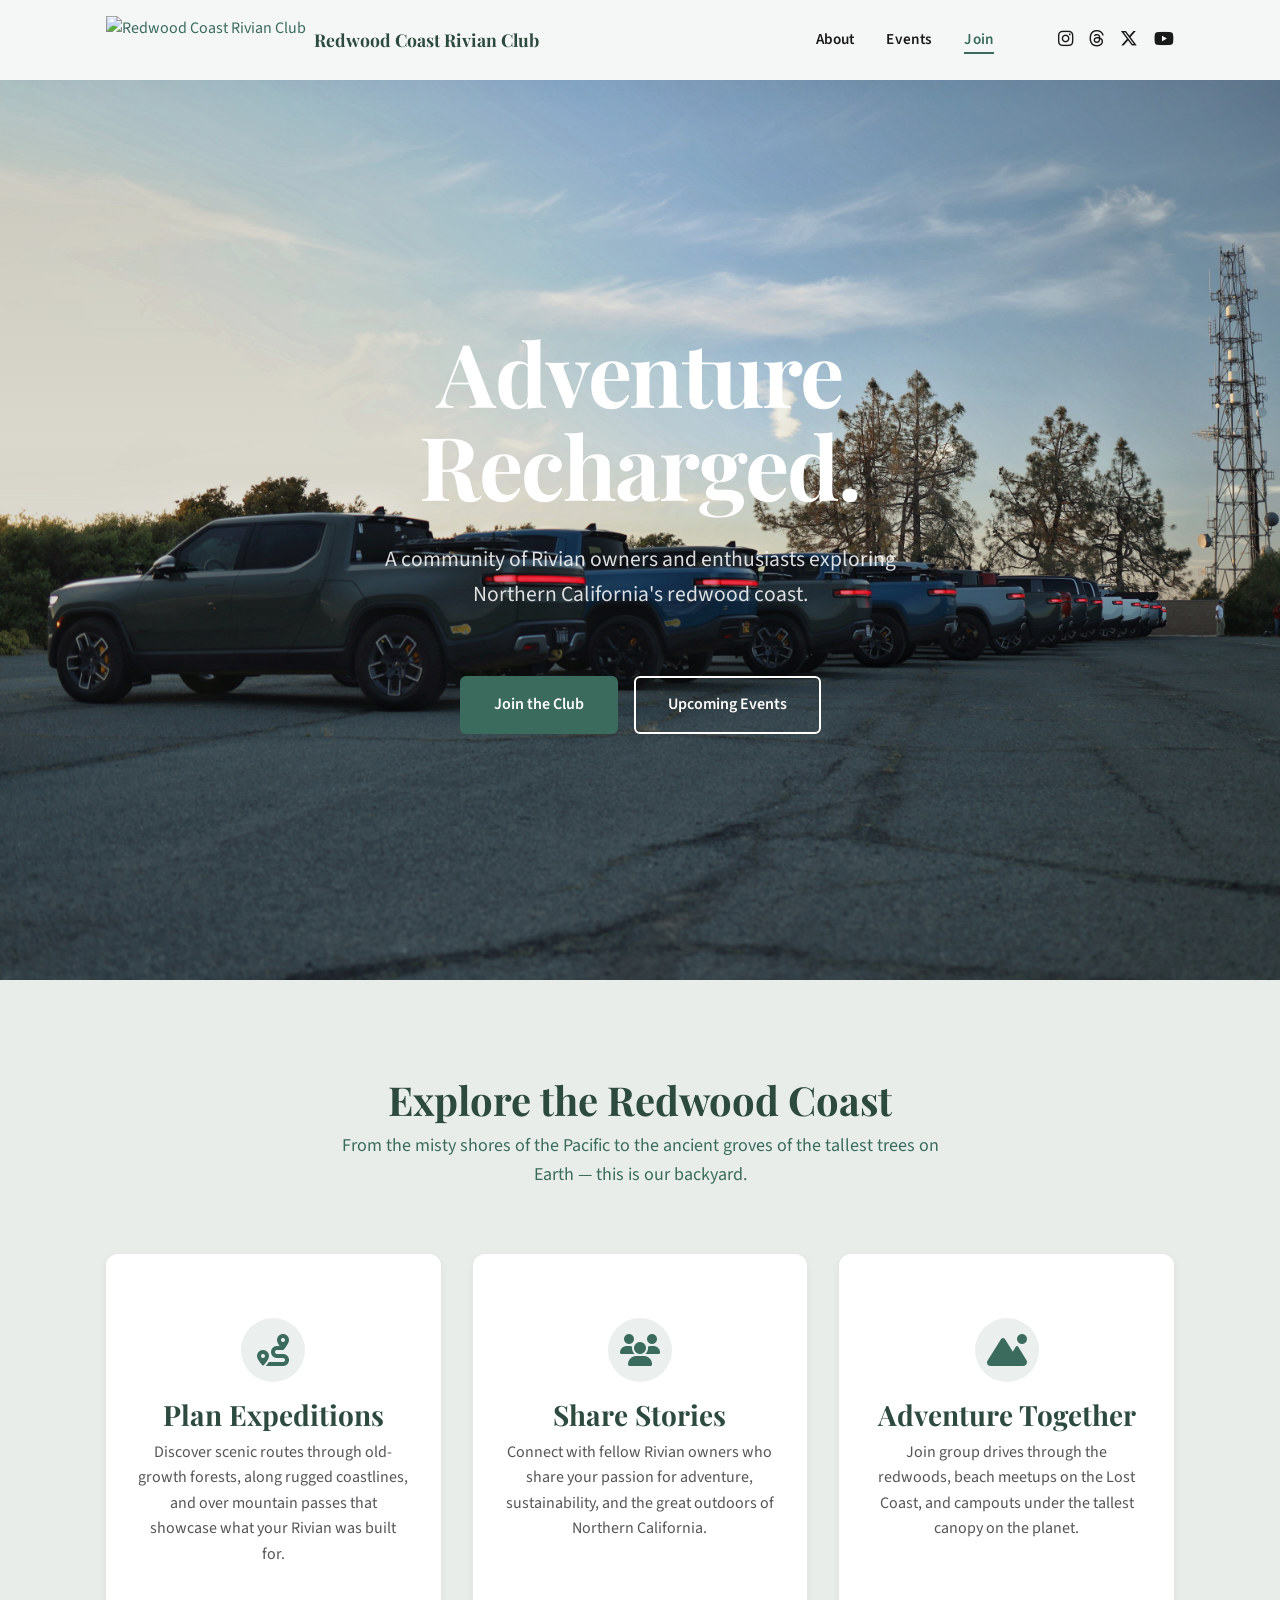
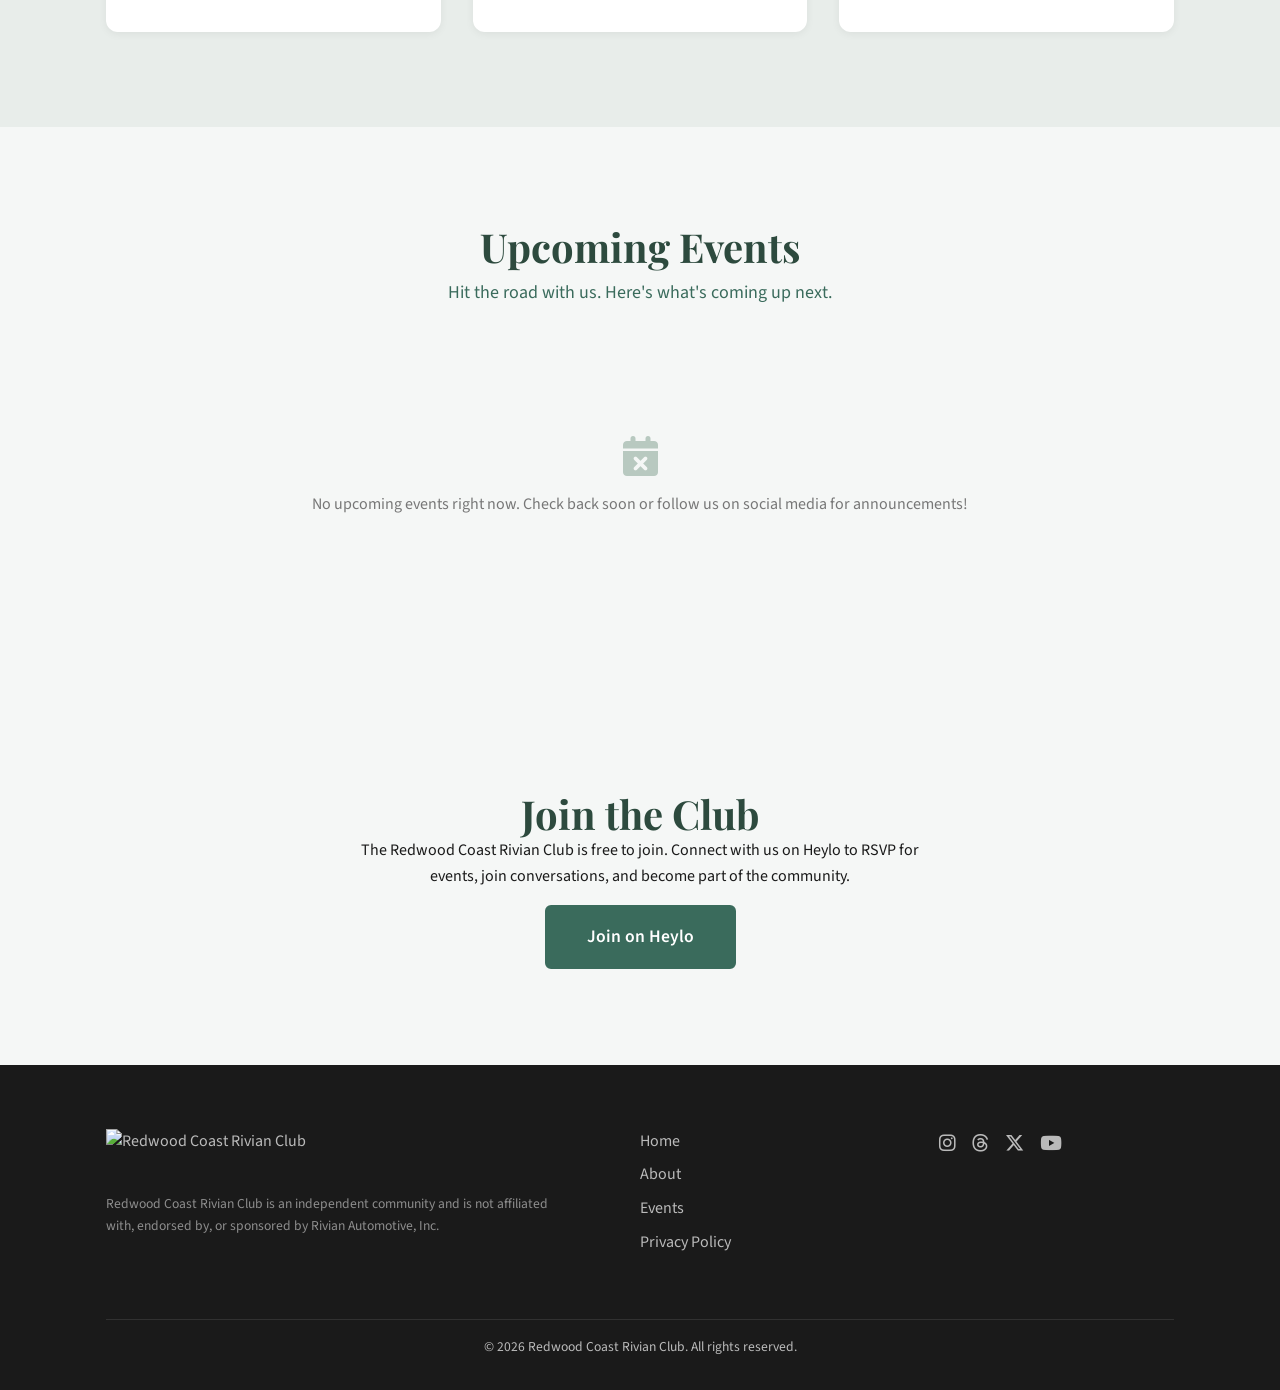
==== index.html @ 25340f71 "fix: hero images, footer logo size, add club name to nav, update Heylo URL - Remove green gradient o" ====
<!DOCTYPE html>
<html lang="en">
<head>
  <meta charset="UTF-8">
  <meta name="viewport" content="width=device-width, initial-scale=1.0">
  <title>Redwood Coast Rivian Club — Adventure Recharged</title>
  <meta name="description" content="A passionate community of Rivian owners and enthusiasts exploring Northern California's redwood coast.">
  <meta property="og:title" content="Redwood Coast Rivian Club — Adventure Recharged">
  <meta property="og:description" content="A passionate community of Rivian owners and enthusiasts exploring Northern California's redwood coast.">
  <meta property="og:type" content="website">
  <meta property="og:url" content="https://redwoodcoastrivianclub.com">
  <link rel="preconnect" href="https://fonts.googleapis.com">
  <link rel="preconnect" href="https://fonts.gstatic.com" crossorigin>
  <link href="https://fonts.googleapis.com/css2?family=Playfair+Display:wght@400;700&family=Source+Sans+3:wght@400;600;700&display=swap" rel="stylesheet">
  <link rel="stylesheet" href="https://cdnjs.cloudflare.com/ajax/libs/font-awesome/6.5.0/css/all.min.css">
  <link rel="stylesheet" href="css/style.css">
  <noscript><style>.animate-on-scroll{opacity:1!important;transform:none!important;}</style></noscript>
</head>
<body>

  <!-- ======================== Navigation ======================== -->
  <nav class="nav">
    <div class="nav-inner container">
      <a href="#home" class="nav-logo">
        <img src="images/logo-dark.png" alt="Redwood Coast Rivian Club" height="48">
        <span class="nav-logo-text">Redwood Coast Rivian Club</span>
      </a>

      <button class="nav-toggle" id="nav-toggle" aria-label="Toggle navigation menu" aria-expanded="false">
        <span></span>
        <span></span>
        <span></span>
      </button>

      <div class="nav-menu" id="nav-menu">
        <ul class="nav-links">
          <li><a href="#about" class="nav-link">About</a></li>
          <li><a href="#events" class="nav-link">Events</a></li>
          <li><a href="#join" class="nav-link">Join</a></li>
        </ul>

        <div class="nav-social">
          <a href="https://www.instagram.com/redwoodcoastrivianclub/" target="_blank" rel="noopener" aria-label="Follow us on Instagram">
            <i class="fa-brands fa-instagram"></i>
          </a>
          <a href="https://www.threads.net/@redwoodcoastrivianclub" target="_blank" rel="noopener" aria-label="Follow us on Threads">
            <i class="fa-brands fa-threads"></i>
          </a>
          <a href="https://x.com/redwoodrivians" target="_blank" rel="noopener" aria-label="Follow us on X">
            <i class="fa-brands fa-x-twitter"></i>
          </a>
          <a href="https://www.youtube.com/@redwoodrivians" target="_blank" rel="noopener" aria-label="Subscribe on YouTube">
            <i class="fa-brands fa-youtube"></i>
          </a>
        </div>
      </div>
    </div>
  </nav>

  <!-- ======================== Hero ======================== -->
  <section id="home" class="hero">
    <div class="hero-overlay"></div>
    <div class="hero-content container">
      <h1 class="hero-title">Adventure<br>Recharged.</h1>
      <p class="hero-subtitle">A community of Rivian owners and enthusiasts exploring Northern California's redwood coast.</p>
      <div class="hero-actions">
        <a href="#join" class="btn btn-primary">Join the Club</a>
        <a href="#events" class="btn btn-outline">Upcoming Events</a>
      </div>
    </div>
  </section>

  <!-- ======================== About ======================== -->
  <section id="about" class="section about">
    <div class="container">
      <div class="section-header animate-on-scroll">
        <h2>Explore the Redwood Coast</h2>
        <p>From the misty shores of the Pacific to the ancient groves of the tallest trees on Earth — this is our backyard.</p>
      </div>

      <div class="about-grid animate-on-scroll">
        <div class="about-card">
          <i class="fa-solid fa-route"></i>
          <h3>Plan Expeditions</h3>
          <p>Discover scenic routes through old-growth forests, along rugged coastlines, and over mountain passes that showcase what your Rivian was built for.</p>
        </div>
        <div class="about-card">
          <i class="fa-solid fa-users"></i>
          <h3>Share Stories</h3>
          <p>Connect with fellow Rivian owners who share your passion for adventure, sustainability, and the great outdoors of Northern California.</p>
        </div>
        <div class="about-card">
          <i class="fa-solid fa-mountain-sun"></i>
          <h3>Adventure Together</h3>
          <p>Join group drives through the redwoods, beach meetups on the Lost Coast, and campouts under the tallest canopy on the planet.</p>
        </div>
      </div>
    </div>
  </section>

  <!-- ======================== Events ======================== -->
  <section id="events" class="section events">
    <div class="container">
      <div class="section-header animate-on-scroll">
        <h2>Upcoming Events</h2>
        <p>Hit the road with us. Here's what's coming up next.</p>
      </div>

      <div id="events-grid" class="events-grid">
        <!-- Populated by JavaScript from data/events.json -->
      </div>

      <div id="events-empty" class="events-empty" style="display:none;">
        <i class="fa-solid fa-calendar-xmark"></i>
        <p>No upcoming events right now. Check back soon or follow us on social media for announcements!</p>
      </div>
    </div>
  </section>

  <!-- ======================== Join ======================== -->
  <section id="join" class="section join">
    <div class="container">
      <div class="join-content animate-on-scroll">
        <h2>Join the Club</h2>
        <p>The Redwood Coast Rivian Club is free to join. Connect with us on Heylo to RSVP for events, join conversations, and become part of the community.</p>
        <a href="https://heylo.group/redwoodcoastrivianclub" target="_blank" rel="noopener" class="btn btn-primary">Join on Heylo</a>
      </div>
    </div>
  </section>

  <!-- ======================== Footer ======================== -->
  <footer class="footer">
    <div class="container">
      <div class="footer-inner">
        <div class="footer-brand">
          <img src="images/logo-light.png" alt="Redwood Coast Rivian Club" height="36">
          <p>Redwood Coast Rivian Club is an independent community and is not affiliated with, endorsed by, or sponsored by Rivian Automotive, Inc.</p>
        </div>

        <div class="footer-links">
          <a href="#home">Home</a>
          <a href="#about">About</a>
          <a href="#events">Events</a>
          <a href="privacy.html">Privacy Policy</a>
        </div>

        <div class="footer-social">
          <a href="https://www.instagram.com/redwoodcoastrivianclub/" target="_blank" rel="noopener" aria-label="Follow us on Instagram">
            <i class="fa-brands fa-instagram"></i>
          </a>
          <a href="https://www.threads.net/@redwoodcoastrivianclub" target="_blank" rel="noopener" aria-label="Follow us on Threads">
            <i class="fa-brands fa-threads"></i>
          </a>
          <a href="https://x.com/redwoodrivians" target="_blank" rel="noopener" aria-label="Follow us on X">
            <i class="fa-brands fa-x-twitter"></i>
          </a>
          <a href="https://www.youtube.com/@redwoodrivians" target="_blank" rel="noopener" aria-label="Subscribe on YouTube">
            <i class="fa-brands fa-youtube"></i>
          </a>
        </div>
      </div>

      <div class="footer-bottom">
        <p>&copy; 2026 Redwood Coast Rivian Club. All rights reserved.</p>
      </div>
    </div>
  </footer>

  <script src="js/main.js" defer></script>
</body>
</html>
---- css/style.css ----
/* ============================
   Redwood Coast Rivian Club
   PNW Nature Theme
   ============================ */

:root {
  /* Brand palette — Pacific Northwest Nature */
  --forest: #2D4A3E;
  --evergreen: #3A6B5C;
  --mist: #B8C9C0;
  --fog: #E8EDEA;
  --cloud: #F5F7F6;
  --bark: #8B6F4E;
  --white: #FFFFFF;
  --charcoal: #1A1A1A;

  /* Typography */
  --font-heading: 'Playfair Display', Georgia, serif;
  --font-body: 'Source Sans 3', -apple-system, BlinkMacSystemFont, sans-serif;

  /* Spacing */
  --space-xs: 8px;
  --space-sm: 16px;
  --space-md: 32px;
  --space-lg: 64px;
  --space-xl: 96px;

  /* Layout */
  --nav-height: 80px;
  --container-max: 1100px;

  /* Radius */
  --radius-sm: 6px;
  --radius-md: 12px;
  --radius-lg: 20px;

  /* Shadows */
  --shadow-sm: 0 2px 8px rgba(0,0,0,0.06);
  --shadow-md: 0 8px 24px rgba(0,0,0,0.10);
  --shadow-lg: 0 16px 48px rgba(0,0,0,0.14);
}

/* ============================
   Reset
   ============================ */

*,
*::before,
*::after {
  box-sizing: border-box;
  margin: 0;
  padding: 0;
}

html {
  scroll-behavior: smooth;
  scroll-padding-top: var(--nav-height);
}

body {
  font-family: var(--font-body);
  font-size: 1rem;
  line-height: 1.6;
  color: var(--charcoal);
  background-color: var(--cloud);
  -webkit-font-smoothing: antialiased;
  -moz-osx-font-smoothing: grayscale;
}

img {
  max-width: 100%;
  height: auto;
  display: block;
}

ul, ol {
  list-style: none;
}

a {
  color: var(--evergreen);
  text-decoration: none;
  transition: color 0.3s ease;
}

a:hover {
  color: var(--forest);
}

/* ============================
   Typography
   ============================ */

h1, h2, h3, h4, h5, h6 {
  font-family: var(--font-heading);
  font-weight: 700;
  line-height: 1.2;
  color: var(--forest);
}

h1 {
  font-size: clamp(2rem, 5vw, 3.5rem);
}

h2 {
  font-size: clamp(1.6rem, 4vw, 2.5rem);
}

h3 {
  font-size: clamp(1.25rem, 3vw, 1.75rem);
}

h4 {
  font-size: clamp(1.1rem, 2.5vw, 1.35rem);
}

h5 {
  font-size: clamp(1rem, 2vw, 1.15rem);
}

h6 {
  font-size: clamp(0.9rem, 1.5vw, 1rem);
}

p {
  margin-bottom: var(--space-sm);
}

/* ============================
   Layout Utilities
   ============================ */

.container {
  max-width: var(--container-max);
  margin-left: auto;
  margin-right: auto;
  padding-left: var(--space-sm);
  padding-right: var(--space-sm);
}

.section {
  padding-top: var(--space-xl);
  padding-bottom: var(--space-xl);
}

.section-header {
  text-align: center;
  margin-bottom: var(--space-lg);
}

.section-header h2 {
  margin-bottom: var(--space-xs);
}

.section-header p {
  font-size: 1.125rem;
  color: var(--evergreen);
  max-width: 600px;
  margin-left: auto;
  margin-right: auto;
}

/* ============================
   Buttons
   ============================ */

.btn {
  display: inline-block;
  padding: 14px 32px;
  border-radius: var(--radius-sm);
  font-family: var(--font-body);
  font-size: 1rem;
  font-weight: 600;
  text-align: center;
  cursor: pointer;
  border: 2px solid transparent;
  transition: all 0.3s ease;
}

.btn-primary {
  background-color: var(--evergreen);
  color: var(--white);
  border-color: var(--evergreen);
}

.btn-primary:hover {
  background-color: var(--forest);
  border-color: var(--forest);
  color: var(--white);
  transform: translateY(-2px);
  box-shadow: var(--shadow-md);
}

.btn-outline {
  background-color: transparent;
  color: var(--white);
  border-color: var(--white);
}

.btn-outline:hover {
  background-color: var(--white);
  color: var(--forest);
  transform: translateY(-2px);
  box-shadow: var(--shadow-md);
}

/* ============================
   Navigation
   ============================ */

.nav {
  position: sticky;
  top: 0;
  z-index: 1000;
  background: rgba(245, 247, 246, 0.85);
  backdrop-filter: blur(12px);
  -webkit-backdrop-filter: blur(12px);
  transition: background 0.3s ease, box-shadow 0.3s ease;
}

.nav.scrolled {
  background: rgba(245, 247, 246, 0.95);
  box-shadow: var(--shadow-sm);
}

.nav-inner {
  display: flex;
  align-items: center;
  justify-content: space-between;
  height: var(--nav-height);
}

.nav-logo {
  display: flex;
  align-items: center;
  gap: var(--space-xs);
}

.nav-logo img {
  height: 48px;
  width: auto;
}

.nav-logo-text {
  font-family: var(--font-heading);
  font-size: 1.1rem;
  font-weight: 700;
  color: var(--forest);
  white-space: nowrap;
}

.nav-menu {
  display: flex;
  align-items: center;
  gap: var(--space-lg);
}

.nav-links {
  display: flex;
  gap: 32px;
  align-items: center;
}

.nav-link {
  font-weight: 600;
  color: var(--charcoal);
  position: relative;
  font-size: 0.95rem;
  letter-spacing: 0.01em;
}

.nav-link::after {
  content: '';
  position: absolute;
  bottom: -4px;
  left: 0;
  width: 100%;
  height: 2px;
  background-color: var(--evergreen);
  transform: scaleX(0);
  transform-origin: right;
  transition: transform 0.3s ease;
}

.nav-link:hover {
  color: var(--evergreen);
}

.nav-link:hover::after {
  transform: scaleX(1);
  transform-origin: left;
}

.nav-link.active {
  color: var(--evergreen);
}

.nav-link.active::after {
  transform: scaleX(1);
}

.nav-social {
  display: flex;
  gap: 16px;
  font-size: 1.1rem;
}

.nav-social a {
  color: var(--charcoal);
  transition: color 0.3s ease, transform 0.3s ease;
}

.nav-social a:hover {
  color: var(--evergreen);
  transform: translateY(-1px);
}

/* Hamburger toggle */
.nav-toggle {
  display: none;
  flex-direction: column;
  justify-content: center;
  align-items: center;
  gap: 5px;
  width: 40px;
  height: 40px;
  background: none;
  border: none;
  cursor: pointer;
  padding: 0;
  z-index: 1001;
}

.nav-toggle span {
  display: block;
  width: 24px;
  height: 2px;
  background-color: var(--charcoal);
  border-radius: 2px;
  transition: transform 0.3s ease, opacity 0.3s ease;
}

.nav-toggle.active span:nth-child(1) {
  transform: translateY(7px) rotate(45deg);
  background-color: var(--white);
}

.nav-toggle.active span:nth-child(2) {
  opacity: 0;
}

.nav-toggle.active span:nth-child(3) {
  transform: translateY(-7px) rotate(-45deg);
  background-color: var(--white);
}

/* Mobile menu */
body.menu-open {
  overflow: hidden;
}

@media (max-width: 768px) {
  .nav-logo-text {
    display: none;
  }

  .nav-toggle {
    display: flex;
  }

  .nav-menu {
    position: fixed;
    inset: 0;
    background: var(--forest);
    flex-direction: column;
    justify-content: center;
    align-items: center;
    gap: var(--space-lg);
    opacity: 0;
    visibility: hidden;
    transition: opacity 0.4s ease, visibility 0.4s ease;
    z-index: 1000;
  }

  .nav-menu.active {
    opacity: 1;
    visibility: visible;
  }

  .nav-links {
    flex-direction: column;
    gap: var(--space-md);
    text-align: center;
  }

  .nav-link {
    font-size: 1.6rem;
    color: var(--white);
    opacity: 0;
    transform: translateY(20px);
    transition: opacity 0.4s ease, transform 0.4s ease, color 0.3s ease;
  }

  .nav-link::after {
    background-color: var(--white);
    bottom: -6px;
  }

  .nav-link:hover {
    color: var(--mist);
  }

  .nav-menu.active .nav-link {
    opacity: 1;
    transform: translateY(0);
  }

  .nav-link.active {
    color: var(--mist);
  }

  .nav-link.active::after {
    background-color: var(--white);
  }

  .nav-menu.active li:nth-child(1) .nav-link { transition-delay: 0.1s; }
  .nav-menu.active li:nth-child(2) .nav-link { transition-delay: 0.15s; }
  .nav-menu.active li:nth-child(3) .nav-link { transition-delay: 0.2s; }
  .nav-menu.active li:nth-child(4) .nav-link { transition-delay: 0.25s; }

  .nav-social {
    gap: var(--space-md);
    font-size: 1.4rem;
  }

  .nav-social a {
    color: rgba(255, 255, 255, 0.7);
  }

  .nav-social a:hover {
    color: var(--white);
  }
}

/* ============================
   Hero Section
   ============================ */

.hero {
  position: relative;
  min-height: 100vh;
  min-height: 100svh;
  display: flex;
  align-items: center;
  justify-content: center;
  overflow: hidden;
  background-color: var(--forest);
  background-size: cover;
  background-position: center;
}

.hero-overlay {
  position: absolute;
  inset: 0;
  background: linear-gradient(
    to bottom,
    rgba(26, 26, 26, 0.15) 0%,
    rgba(26, 26, 26, 0.05) 40%,
    rgba(26, 26, 26, 0.2) 100%
  );
  z-index: 2;
  pointer-events: none;
}

.hero-content {
  position: relative;
  z-index: 3;
  text-align: center;
  max-width: 800px;
  padding-top: var(--space-lg);
  padding-bottom: var(--space-lg);
}

.hero-title {
  color: var(--white);
  font-size: clamp(3rem, 8vw, 5.5rem);
  letter-spacing: -0.02em;
  margin-bottom: var(--space-md);
  line-height: 1.05;
}

.hero-subtitle {
  color: rgba(255, 255, 255, 0.85);
  font-size: clamp(1.1rem, 2.5vw, 1.35rem);
  margin-bottom: var(--space-lg);
  max-width: 550px;
  margin-left: auto;
  margin-right: auto;
  line-height: 1.6;
}

.hero-actions {
  display: flex;
  gap: var(--space-sm);
  justify-content: center;
  flex-wrap: wrap;
}

/* ============================
   About Section
   ============================ */

.about {
  background-color: var(--fog);
}

.about-grid {
  display: grid;
  grid-template-columns: repeat(3, 1fr);
  gap: var(--space-md);
}

.about-card {
  background: var(--white);
  padding: var(--space-lg) var(--space-md);
  border-radius: var(--radius-md);
  box-shadow: var(--shadow-sm);
  text-align: center;
  transition: transform 0.3s ease, box-shadow 0.3s ease;
}

.about-card:hover {
  transform: translateY(-4px);
  box-shadow: var(--shadow-md);
}

.about-card i {
  font-size: 2rem;
  color: var(--evergreen);
  margin-bottom: var(--space-sm);
  display: inline-flex;
  align-items: center;
  justify-content: center;
  width: 64px;
  height: 64px;
  border-radius: 50%;
  background: rgba(58, 107, 92, 0.1);
}

.about-card h3 {
  margin-bottom: var(--space-xs);
}

.about-card p {
  color: #555;
  margin-bottom: 0;
}

@media (max-width: 768px) {
  .about-grid {
    grid-template-columns: 1fr;
  }
}

/* ============================
   Events Section
   ============================ */

.events-grid {
  display: grid;
  gap: var(--space-md);
  grid-template-columns: repeat(auto-fit, minmax(280px, 1fr));
}

.event-card {
  display: flex;
  background: var(--white);
  border-radius: var(--radius-md);
  overflow: hidden;
  box-shadow: var(--shadow-sm);
  transition: transform 0.3s ease, box-shadow 0.3s ease;
}

.event-card:hover {
  transform: translateY(-4px);
  box-shadow: var(--shadow-md);
}

.event-date {
  display: flex;
  flex-direction: column;
  align-items: center;
  justify-content: center;
  min-width: 80px;
  padding: var(--space-sm);
  background: var(--bark);
  color: var(--white);
}

.event-month {
  font-size: 0.8rem;
  text-transform: uppercase;
  letter-spacing: 0.1em;
  font-weight: 600;
}

.event-day {
  font-size: 1.8rem;
  font-weight: 700;
  font-family: var(--font-heading);
  line-height: 1;
}

.event-details {
  padding: var(--space-md);
  flex: 1;
}

.event-details h3 {
  margin-bottom: var(--space-xs);
  color: var(--forest);
}

.event-location {
  font-size: 0.9rem;
  color: var(--bark);
  margin-bottom: var(--space-xs);
}

.event-location i {
  margin-right: 4px;
}

.event-desc {
  color: #555;
  font-size: 0.95rem;
  margin-bottom: var(--space-sm);
}

.event-link {
  font-weight: 600;
  color: var(--evergreen);
  display: inline-flex;
  align-items: center;
  gap: 6px;
}

.event-link i {
  transition: transform 0.3s ease;
}

.event-link:hover {
  color: var(--forest);
}

.event-link:hover i {
  transform: translateX(4px);
}

.events-empty {
  text-align: center;
  padding: var(--space-lg);
  color: #777;
}

.events-empty i {
  font-size: 2.5rem;
  margin-bottom: var(--space-sm);
  color: var(--mist);
}

@media (max-width: 480px) {
  .event-card {
    flex-direction: column;
  }

  .event-date {
    flex-direction: row;
    min-width: unset;
    gap: var(--space-xs);
    padding: var(--space-xs) var(--space-sm);
  }

  .event-day {
    font-size: 1.4rem;
  }
}

/* ============================
   Join Section
   ============================ */

.join-content {
  text-align: center;
  max-width: 600px;
  margin: 0 auto;
}

.join .btn-primary {
  font-size: 1.1rem;
  padding: 16px 40px;
}

/* ============================
   Footer
   ============================ */

.footer {
  background: var(--charcoal);
  color: rgba(255, 255, 255, 0.7);
  padding: var(--space-lg) 0 var(--space-md);
}

.footer-inner {
  display: grid;
  grid-template-columns: 2fr 1fr 1fr;
  gap: var(--space-lg);
  margin-bottom: var(--space-lg);
}

.footer-brand img {
  height: 48px;
  width: auto;
  margin-bottom: var(--space-sm);
}

.footer-brand p {
  font-size: 0.85rem;
  line-height: 1.6;
  color: rgba(255, 255, 255, 0.5);
}

.footer-links {
  display: flex;
  flex-direction: column;
  gap: var(--space-xs);
}

.footer-links a {
  color: rgba(255, 255, 255, 0.7);
  transition: color 0.3s ease;
}

.footer-links a:hover {
  color: var(--white);
}

.footer-social {
  display: flex;
  gap: var(--space-sm);
  font-size: 1.2rem;
}

.footer-social a {
  color: rgba(255, 255, 255, 0.7);
  transition: color 0.3s ease, transform 0.3s ease;
}

.footer-social a:hover {
  color: var(--white);
  transform: translateY(-1px);
}

.footer-bottom {
  border-top: 1px solid rgba(255, 255, 255, 0.1);
  padding-top: var(--space-sm);
  text-align: center;
  font-size: 0.85rem;
}

.footer-bottom p {
  margin-bottom: 0;
}

@media (max-width: 768px) {
  .footer-inner {
    grid-template-columns: 1fr;
    text-align: center;
  }

  .footer-social {
    justify-content: center;
  }

  .footer-links {
    align-items: center;
  }
}

/* ============================
   Scroll-triggered Animations
   ============================ */

.animate-on-scroll {
  opacity: 0;
  transform: translateY(24px);
  transition: opacity 0.7s ease-out, transform 0.7s ease-out;
  will-change: transform, opacity;
}

.animate-on-scroll.is-visible {
  opacity: 1;
  transform: translateY(0);
}

/* Hero entrance animation */
@keyframes fadeInUp {
  from {
    opacity: 0;
    transform: translateY(30px);
  }
  to {
    opacity: 1;
    transform: translateY(0);
  }
}

.hero-title {
  animation: fadeInUp 1s ease-out 0.2s both;
}

.hero-subtitle {
  animation: fadeInUp 1s ease-out 0.4s both;
}

.hero-actions {
  animation: fadeInUp 1s ease-out 0.6s both;
}
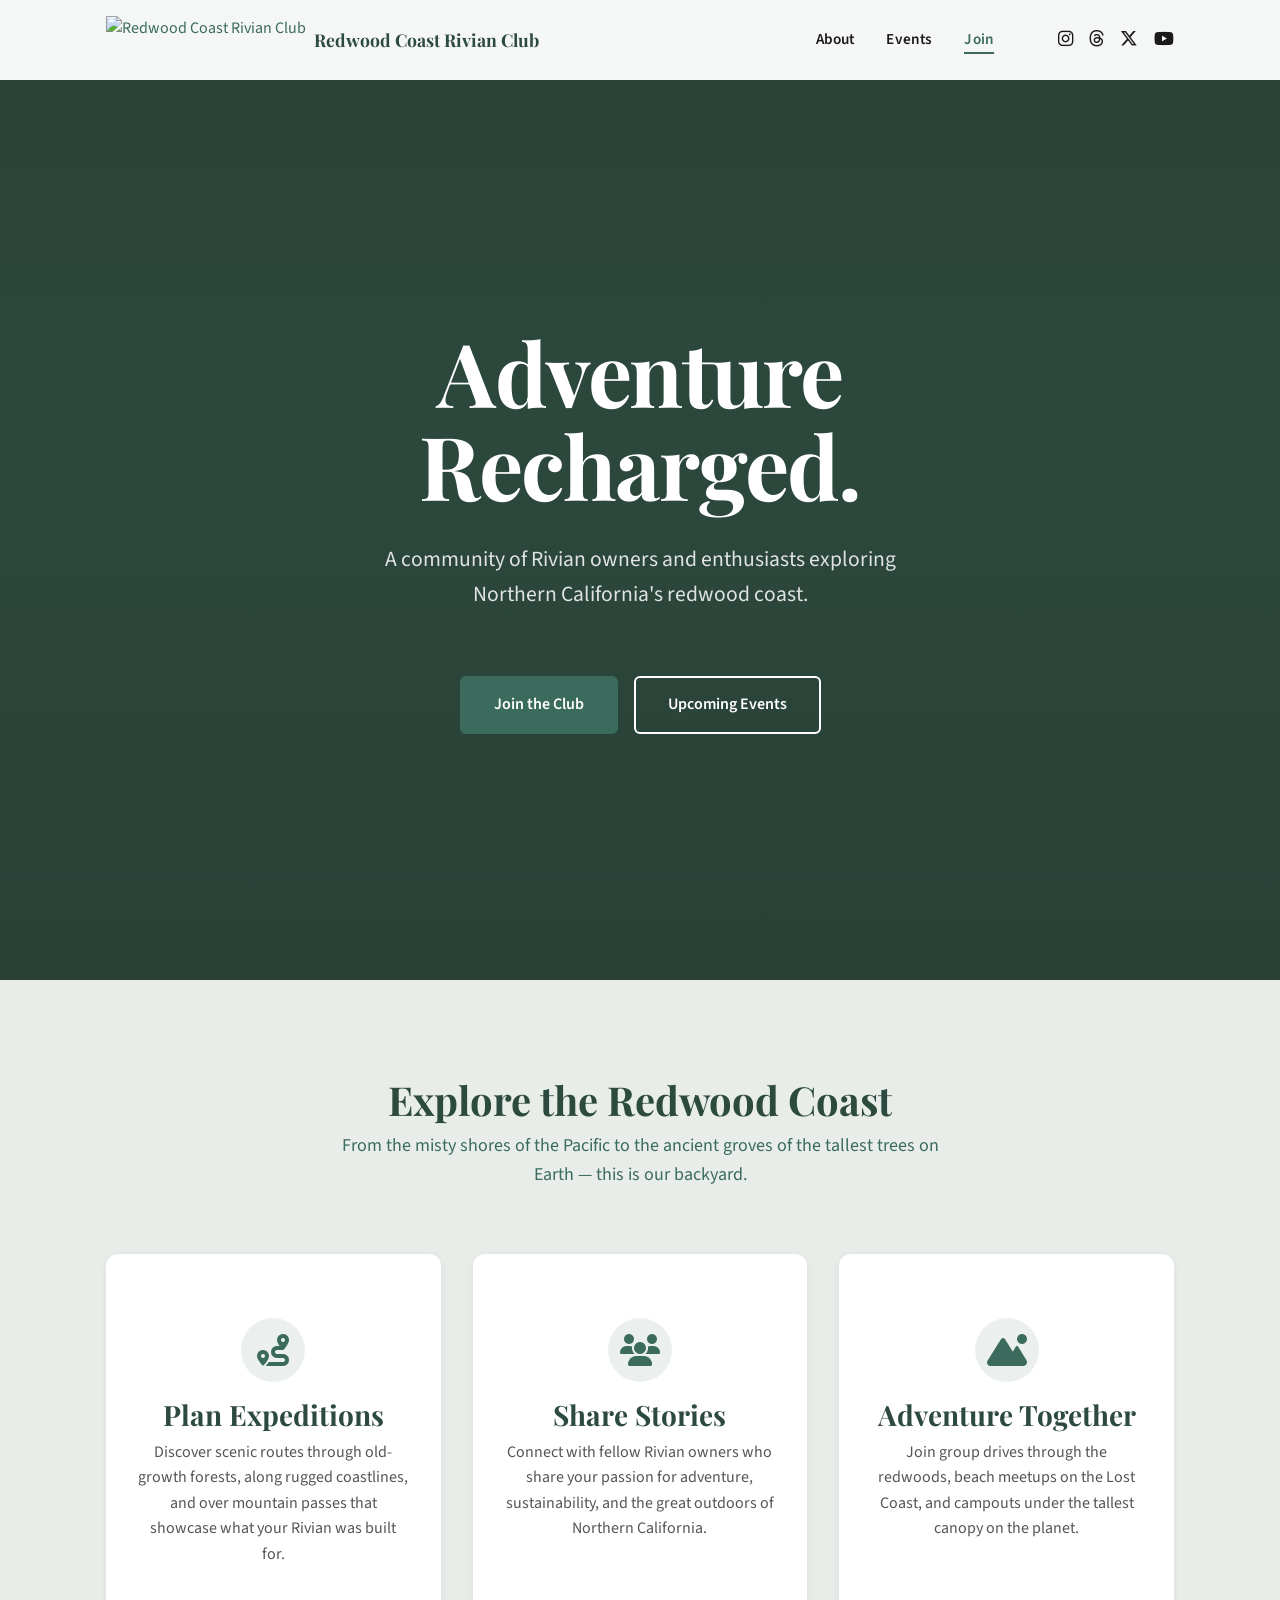
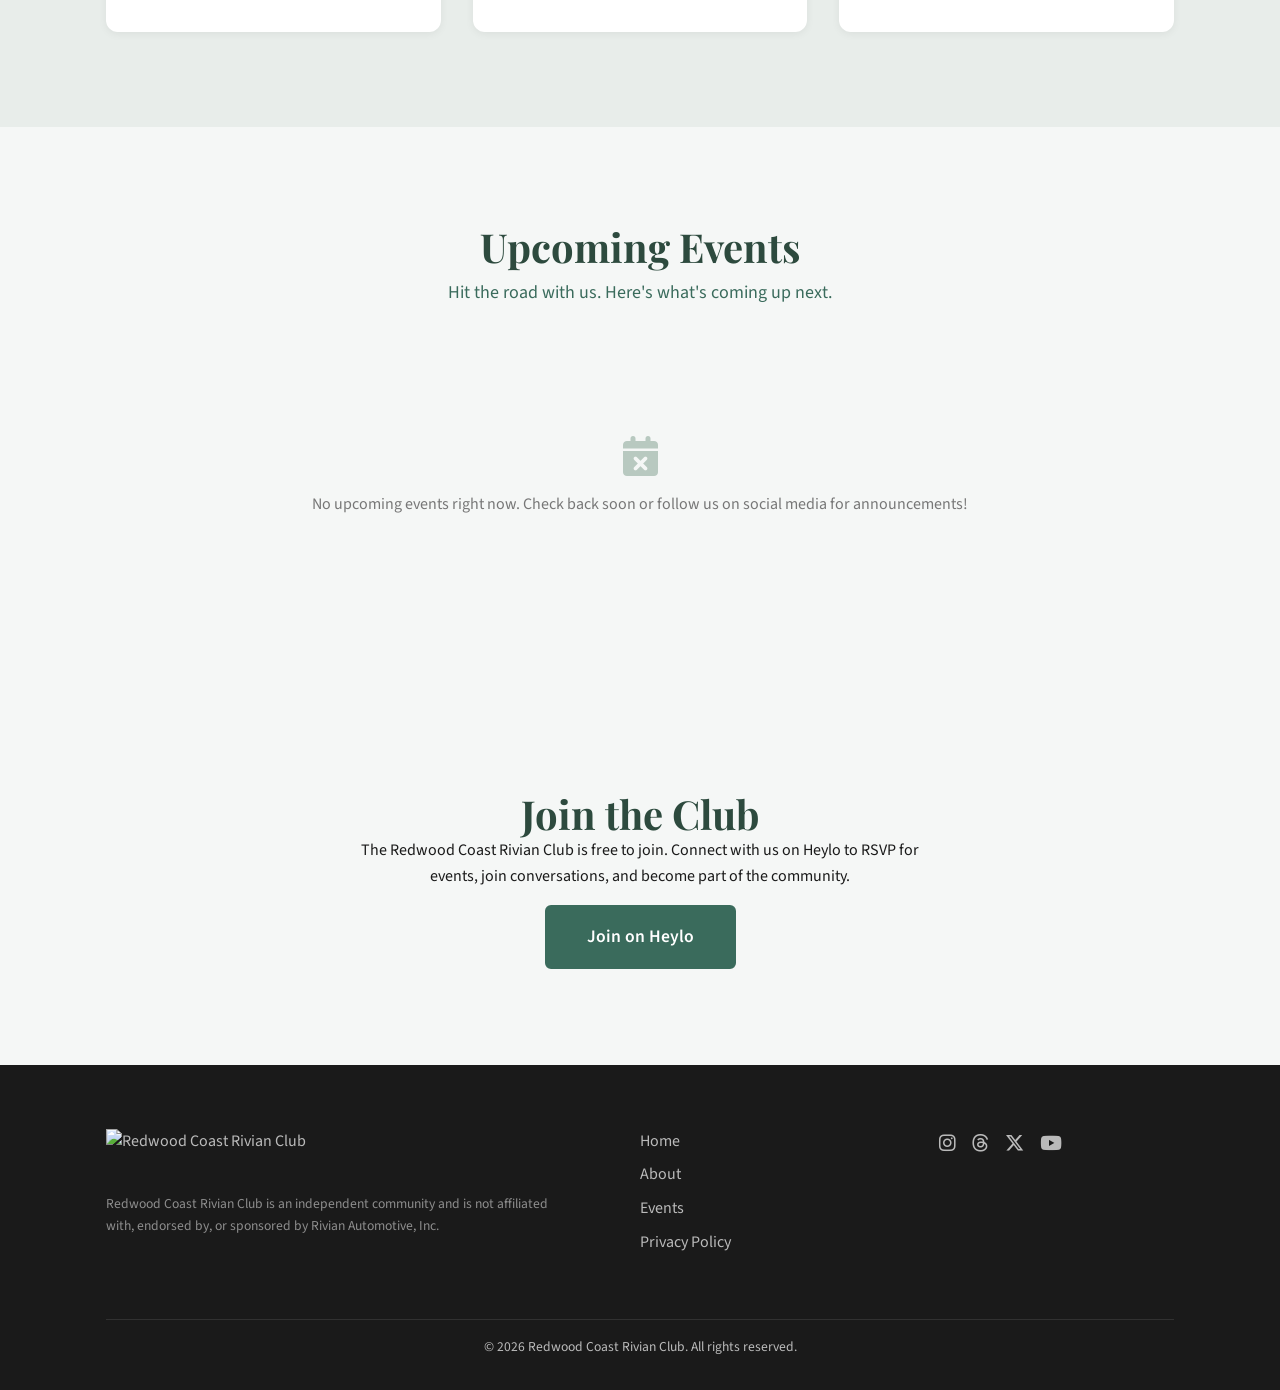
==== commit de4515bb: "fix: hero images now set via CSS custom property in head script Move hero image randomization from d" ====
--- a/index.html
+++ b/index.html
@@ -15,6 +15,20 @@
   <link rel="stylesheet" href="https://cdnjs.cloudflare.com/ajax/libs/font-awesome/6.5.0/css/all.min.css">
   <link rel="stylesheet" href="css/style.css">
   <noscript><style>.animate-on-scroll{opacity:1!important;transform:none!important;}</style></noscript>
+  <script>
+    // Set random hero image immediately (before render) to avoid green flash
+    (function() {
+      var images = [
+        'images/hero/hero-1.jpg',
+        'images/hero/hero-2.jpg',
+        'images/hero/hero-3.jpg',
+        'images/hero/hero-4.jpg',
+        'images/hero/hero-5.jpg'
+      ];
+      var pick = images[Math.floor(Math.random() * images.length)];
+      document.documentElement.style.setProperty('--hero-bg', 'url(' + pick + ')');
+    })();
+  </script>
 </head>
 <body>
 
--- a/css/style.css
+++ b/css/style.css
@@ -455,6 +455,7 @@
   justify-content: center;
   overflow: hidden;
   background-color: var(--forest);
+  background-image: var(--hero-bg);
   background-size: cover;
   background-position: center;
 }
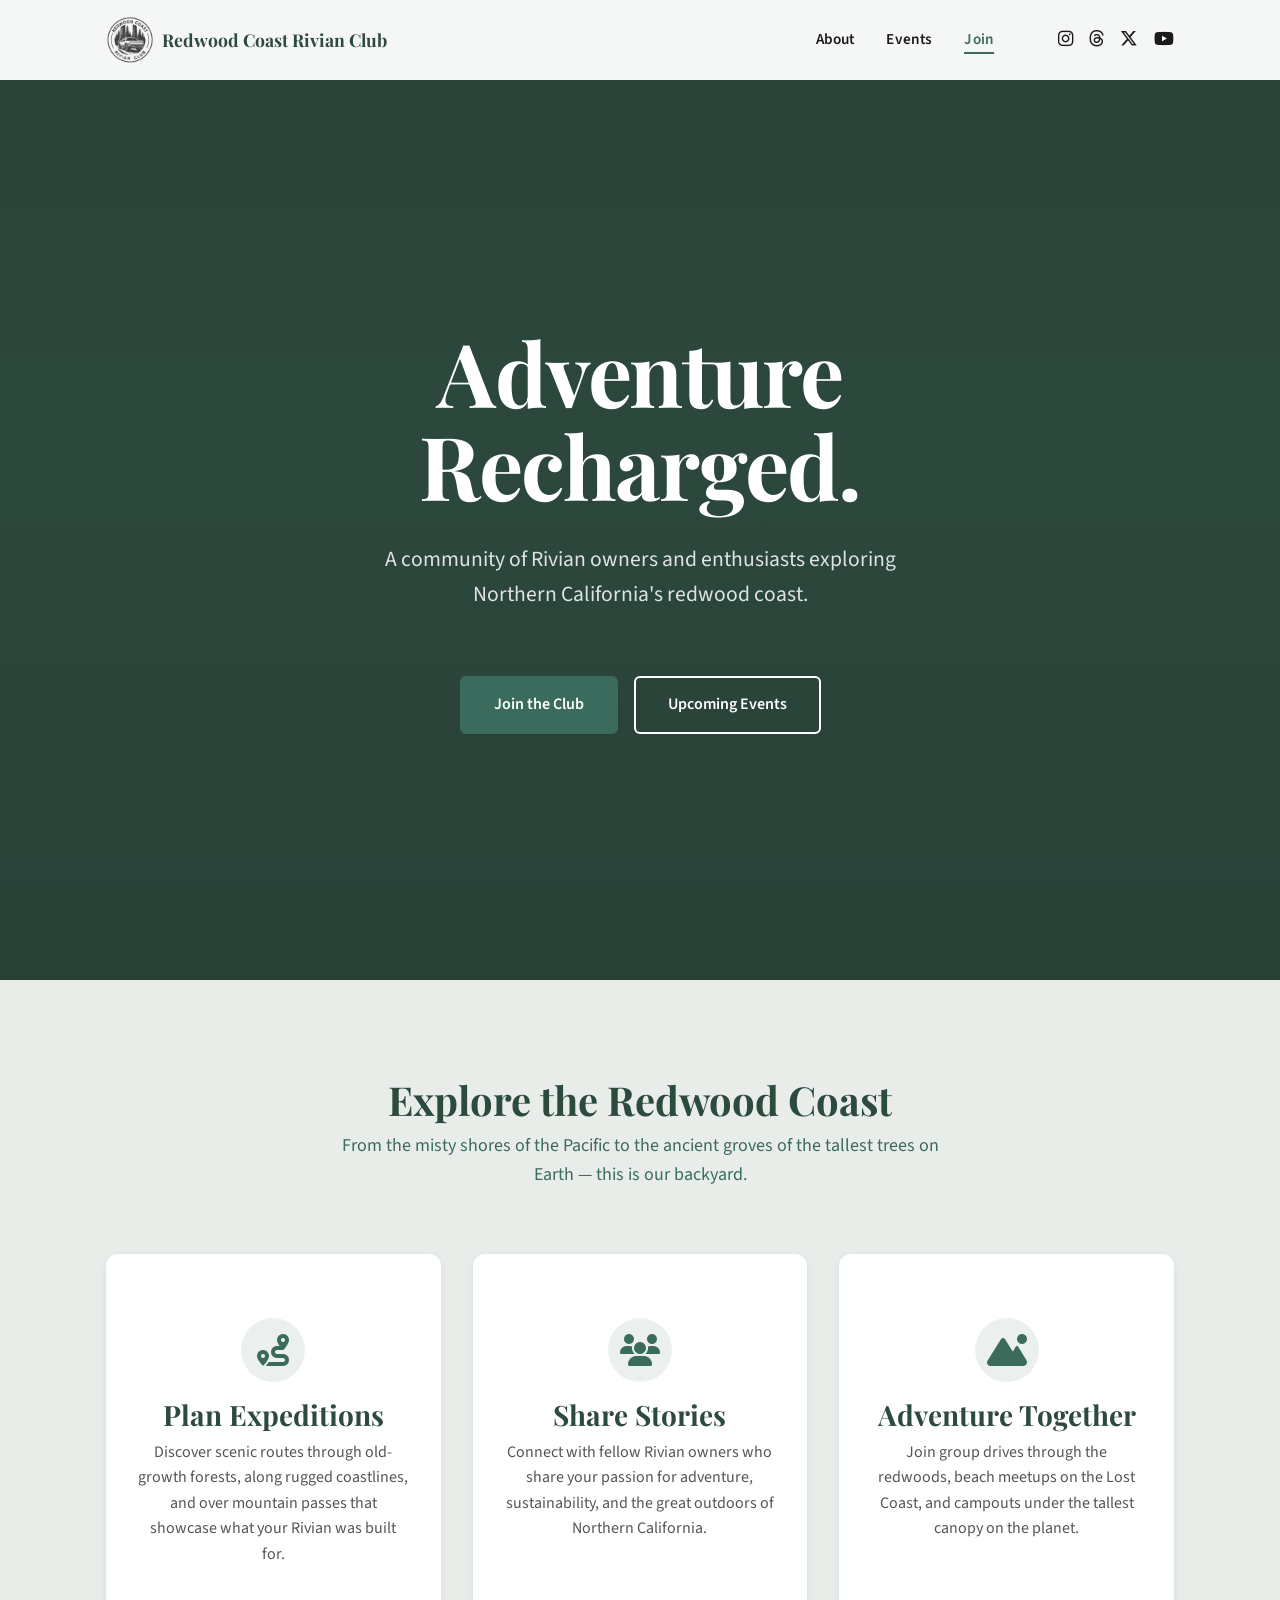
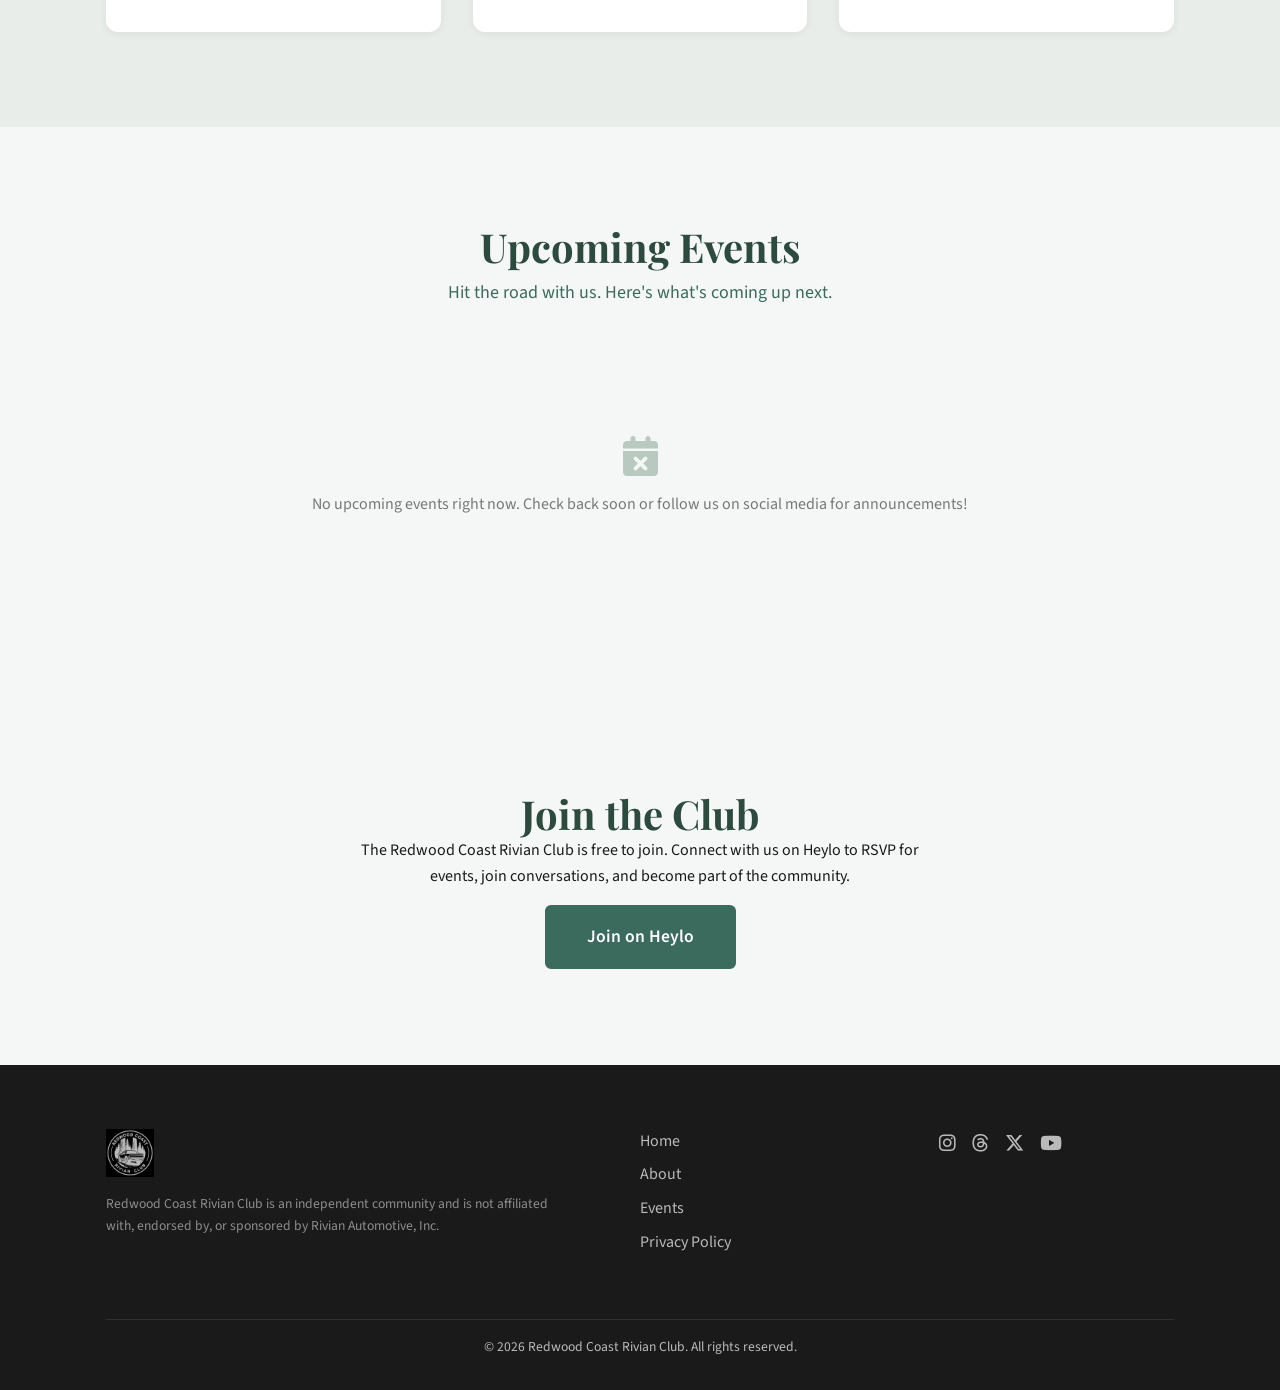
==== commit f4033c78: "Update index.html" ====
--- a/index.html
+++ b/index.html
@@ -14,9 +14,10 @@
   <link href="https://fonts.googleapis.com/css2?family=Playfair+Display:wght@400;700&family=Source+Sans+3:wght@400;600;700&display=swap" rel="stylesheet">
   <link rel="stylesheet" href="https://cdnjs.cloudflare.com/ajax/libs/font-awesome/6.5.0/css/all.min.css">
   <link rel="stylesheet" href="css/style.css">
+  <script src="https://tinylytics.app/embed/RvmwcSyH_ZZvMDS7AMqq.js" defer></script>
   <noscript><style>.animate-on-scroll{opacity:1!important;transform:none!important;}</style></noscript>
   <script>
-    // Set random hero image immediately (before render) to avoid green flash
+    // Inject random hero image as a style rule before first render
     (function() {
       var images = [
         'images/hero/hero-1.jpg',
@@ -26,7 +27,9 @@
         'images/hero/hero-5.jpg'
       ];
       var pick = images[Math.floor(Math.random() * images.length)];
-      document.documentElement.style.setProperty('--hero-bg', 'url(' + pick + ')');
+      var s = document.createElement('style');
+      s.textContent = '.hero{background-image:url(' + pick + ')}';
+      document.head.appendChild(s);
     })();
   </script>
 </head>
--- a/css/style.css
+++ b/css/style.css
@@ -455,7 +455,6 @@
   justify-content: center;
   overflow: hidden;
   background-color: var(--forest);
-  background-image: var(--hero-bg);
   background-size: cover;
   background-position: center;
 }
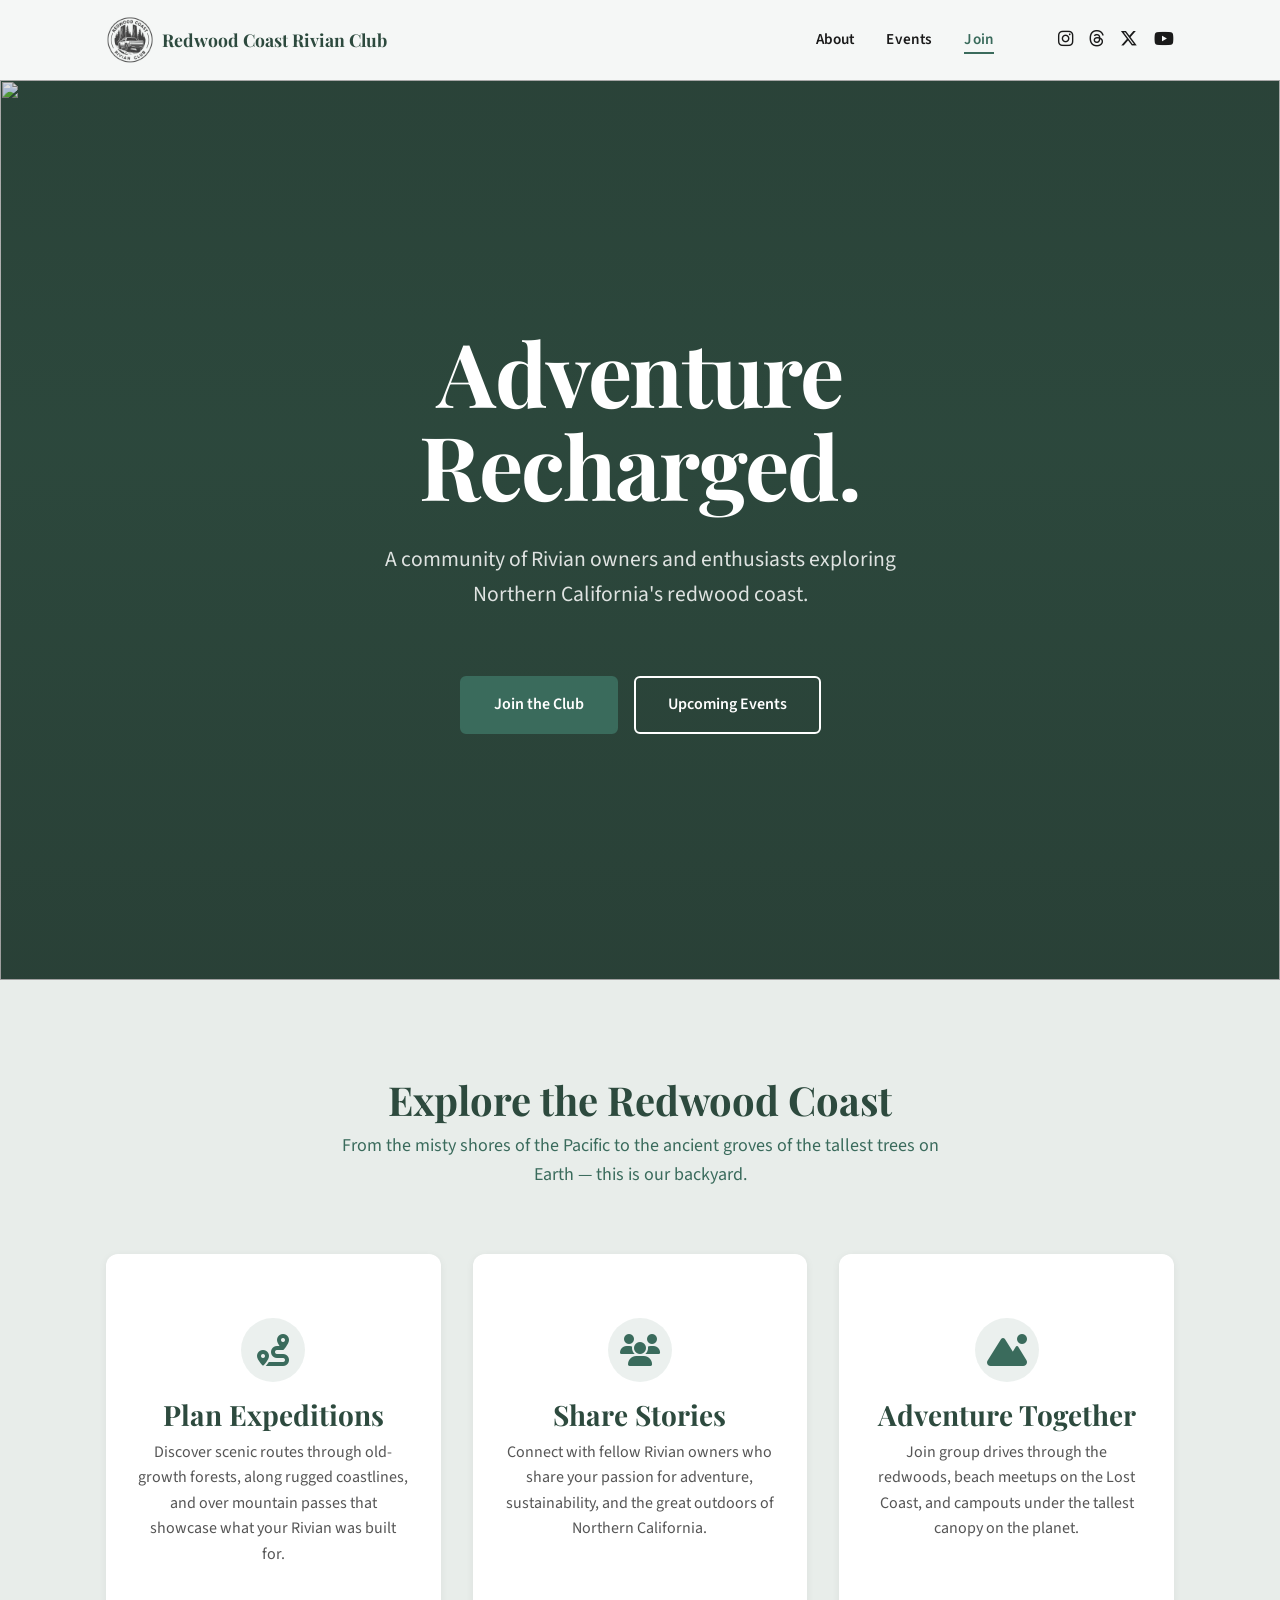
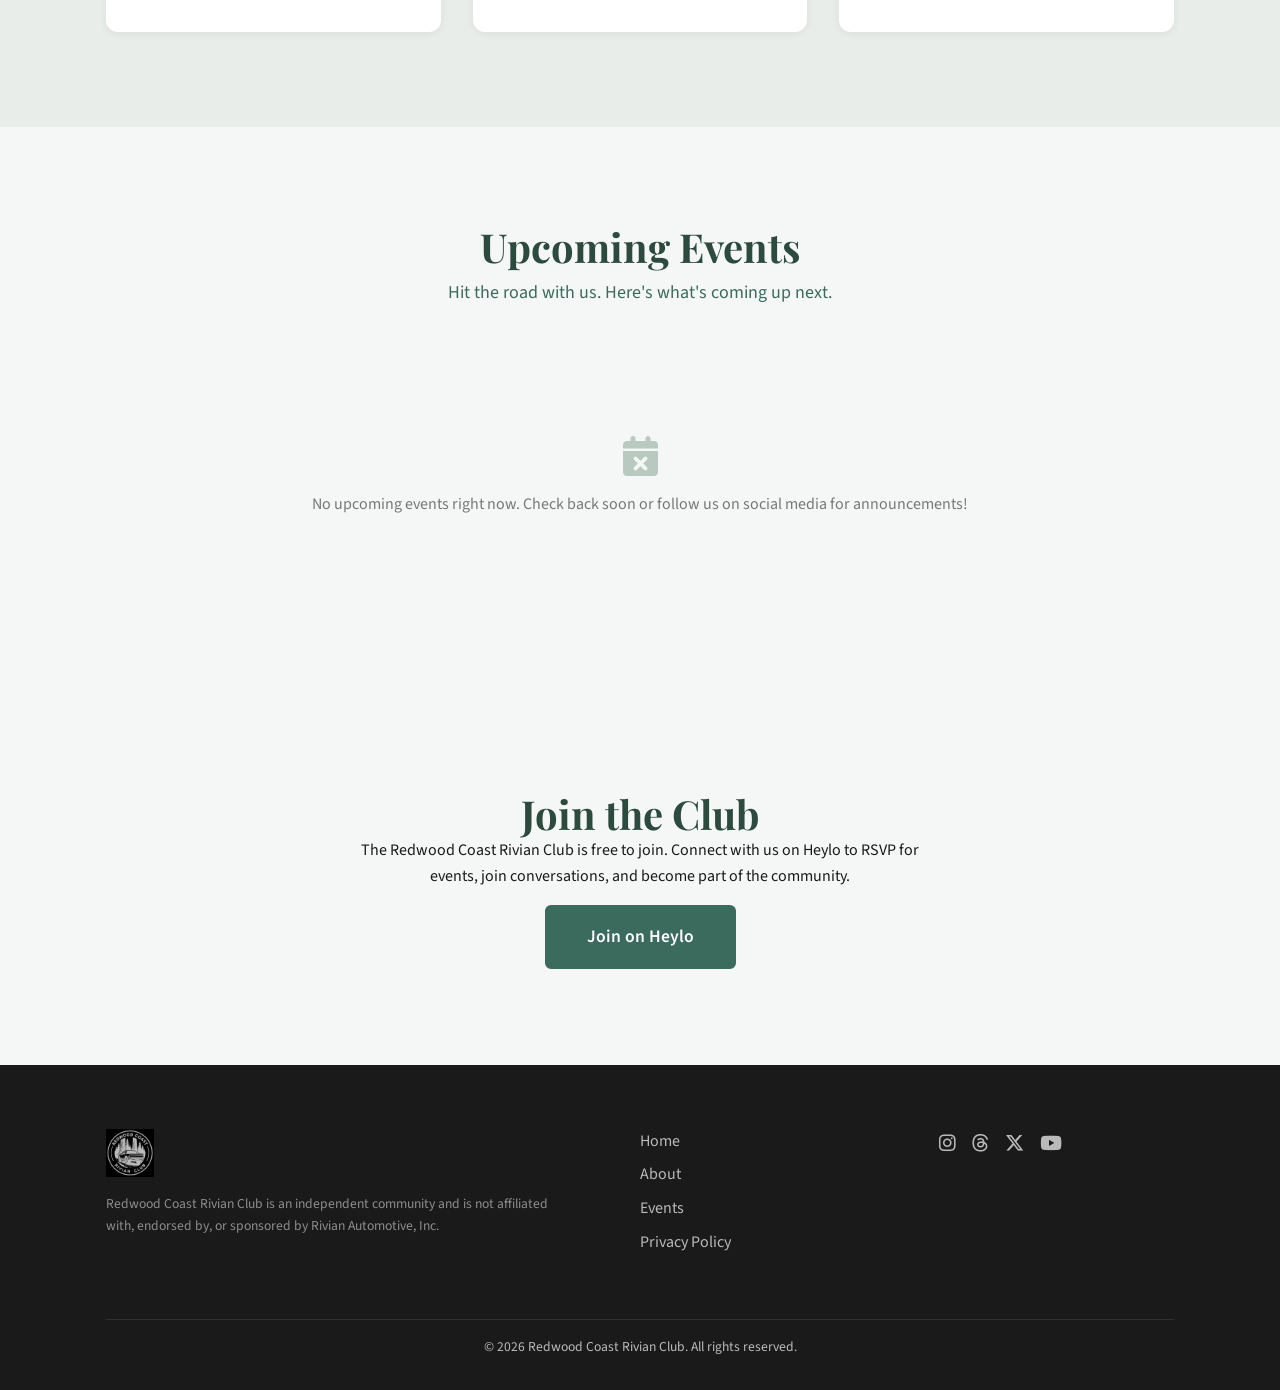
==== commit 8fb27c90: "Hero Fixes" ====
--- a/index.html
+++ b/index.html
@@ -17,7 +17,7 @@
   <script src="https://tinylytics.app/embed/RvmwcSyH_ZZvMDS7AMqq.js" defer></script>
   <noscript><style>.animate-on-scroll{opacity:1!important;transform:none!important;}</style></noscript>
   <script>
-    // Inject random hero image as a style rule before first render
+    // Pick a random hero image before first render
     (function() {
       var images = [
         'images/hero/hero-1.jpg',
@@ -26,10 +26,7 @@
         'images/hero/hero-4.jpg',
         'images/hero/hero-5.jpg'
       ];
-      var pick = images[Math.floor(Math.random() * images.length)];
-      var s = document.createElement('style');
-      s.textContent = '.hero{background-image:url(' + pick + ')}';
-      document.head.appendChild(s);
+      window.__heroImage = images[Math.floor(Math.random() * images.length)];
     })();
   </script>
 </head>
@@ -76,6 +73,8 @@
 
   <!-- ======================== Hero ======================== -->
   <section id="home" class="hero">
+    <img class="hero-bg" src="" alt="" aria-hidden="true">
+    <script>document.querySelector('.hero-bg').src = window.__heroImage;</script>
     <div class="hero-overlay"></div>
     <div class="hero-content container">
       <h1 class="hero-title">Adventure<br>Recharged.</h1>
--- a/css/style.css
+++ b/css/style.css
@@ -455,8 +455,15 @@
   justify-content: center;
   overflow: hidden;
   background-color: var(--forest);
-  background-size: cover;
-  background-position: center;
+}
+
+.hero-bg {
+  position: absolute;
+  inset: 0;
+  width: 100%;
+  height: 100%;
+  object-fit: cover;
+  z-index: 1;
 }
 
 .hero-overlay {
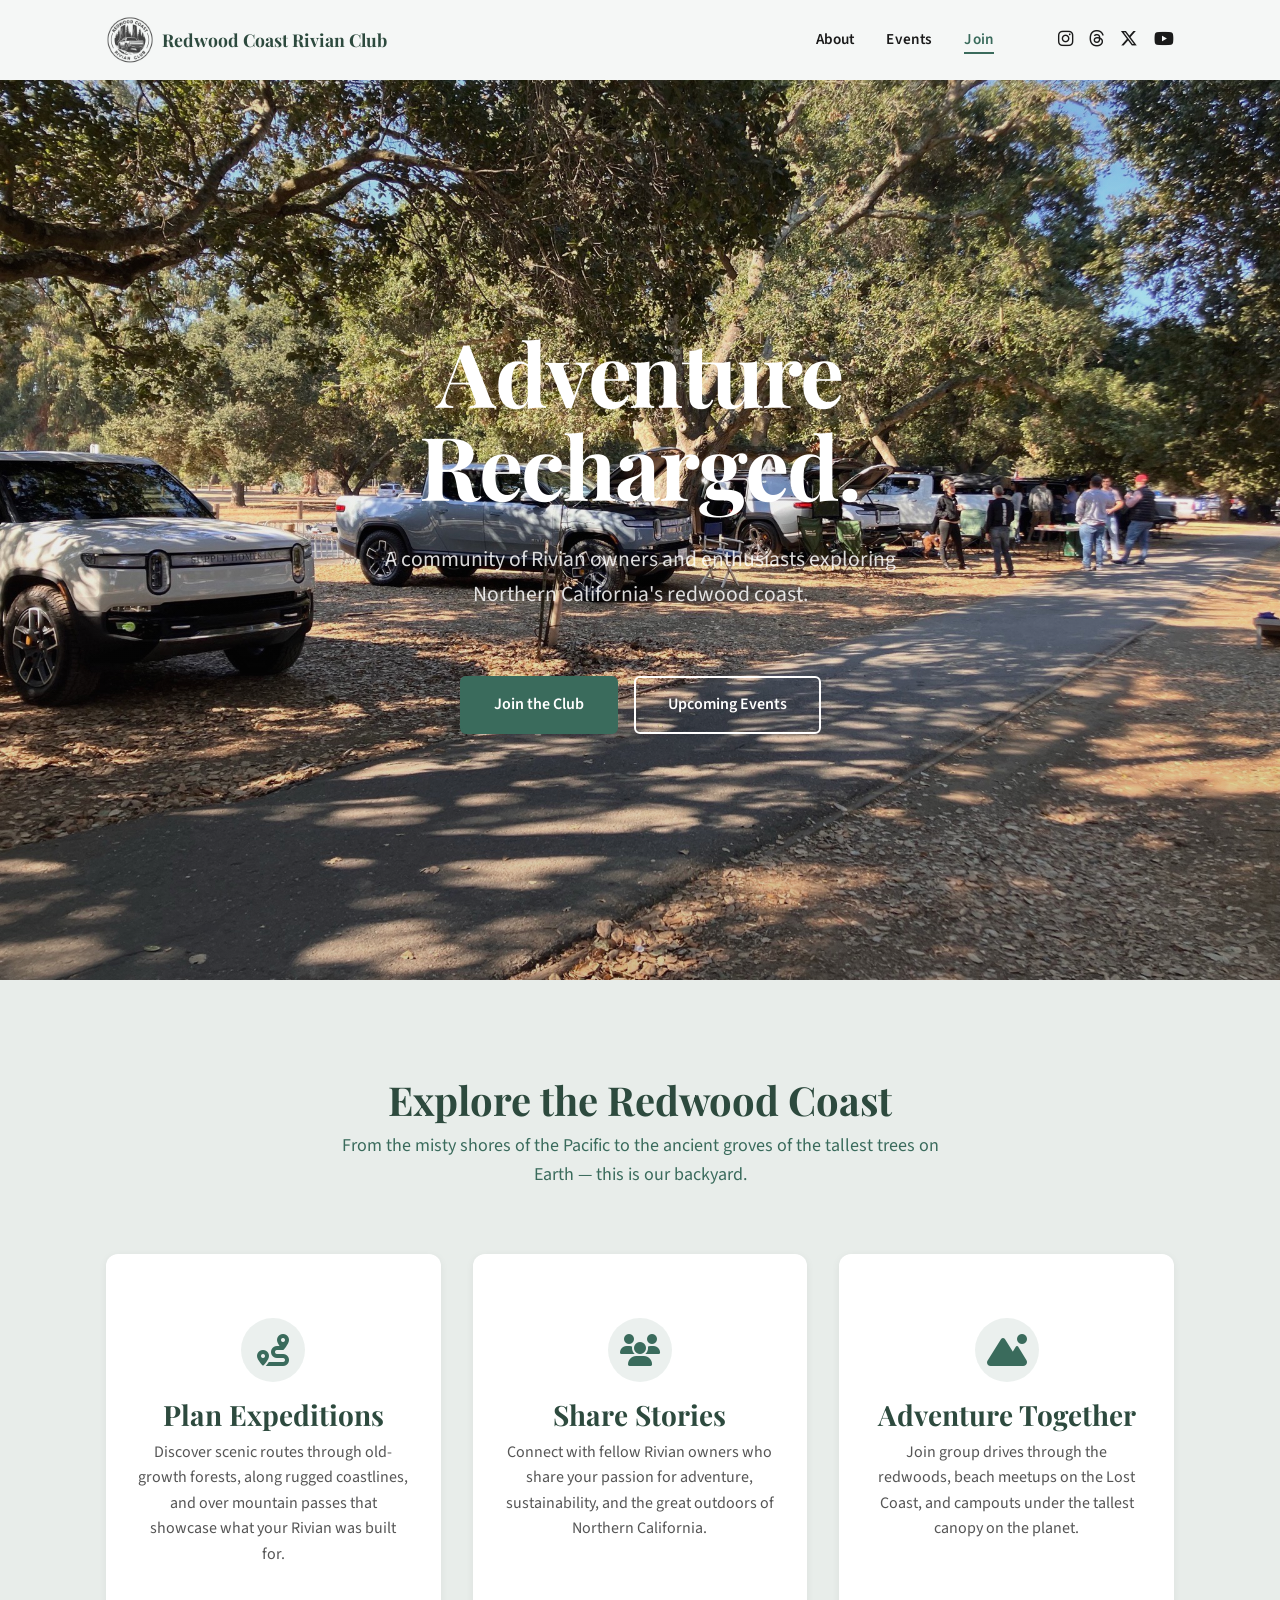
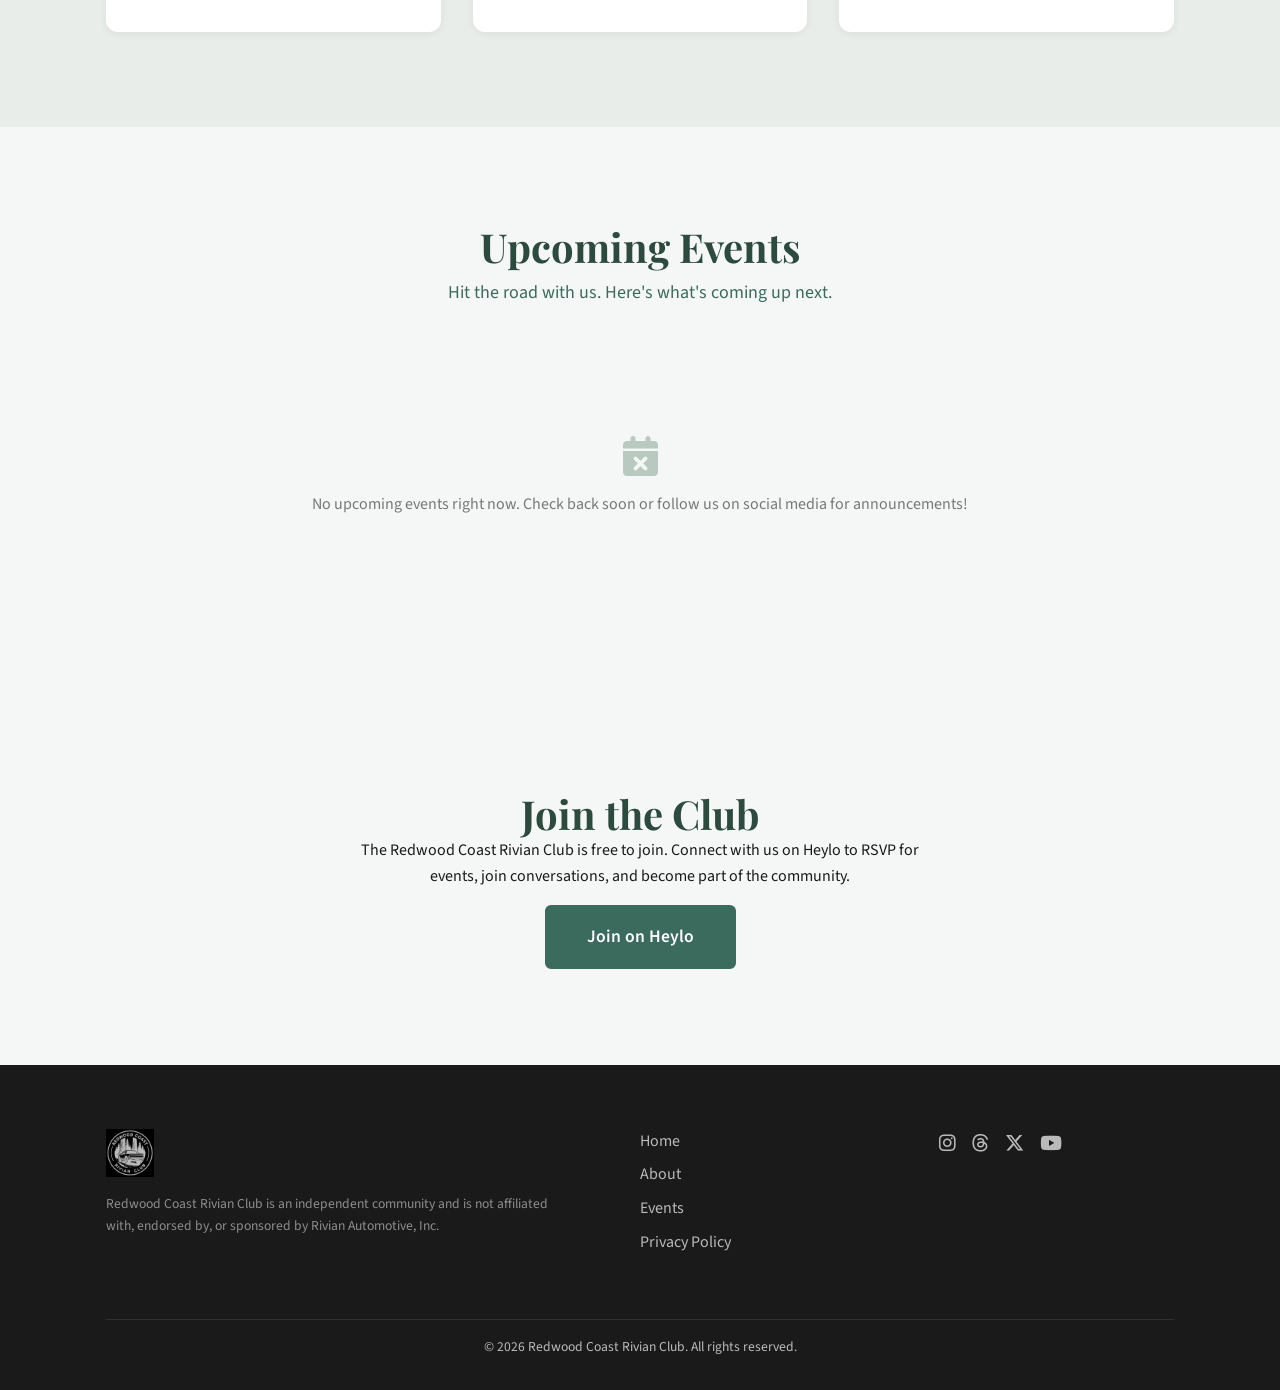
==== commit c60ae696: "Hero fixes 2" ====
--- a/index.html
+++ b/index.html
@@ -16,19 +16,6 @@
   <link rel="stylesheet" href="css/style.css">
   <script src="https://tinylytics.app/embed/RvmwcSyH_ZZvMDS7AMqq.js" defer></script>
   <noscript><style>.animate-on-scroll{opacity:1!important;transform:none!important;}</style></noscript>
-  <script>
-    // Pick a random hero image before first render
-    (function() {
-      var images = [
-        'images/hero/hero-1.jpg',
-        'images/hero/hero-2.jpg',
-        'images/hero/hero-3.jpg',
-        'images/hero/hero-4.jpg',
-        'images/hero/hero-5.jpg'
-      ];
-      window.__heroImage = images[Math.floor(Math.random() * images.length)];
-    })();
-  </script>
 </head>
 <body>
 
@@ -73,8 +60,43 @@
 
   <!-- ======================== Hero ======================== -->
   <section id="home" class="hero">
-    <img class="hero-bg" src="" alt="" aria-hidden="true">
-    <script>document.querySelector('.hero-bg').src = window.__heroImage;</script>
+    <img class="hero-bg" id="hero-bg" src="images/hero/hero-1.jpg" alt="" aria-hidden="true">
+    <script>
+      (function() {
+        // Use web-safe hero assets for broad browser compatibility.
+        var imgs = [
+          'images/hero/hero-1.jpg',
+          'images/hero/hero-2-web.jpg',
+          'images/hero/hero-3.jpg',
+          'images/hero/hero-4.jpg',
+          'images/hero/hero-5-web.jpg'
+        ];
+        var hero = document.getElementById('hero-bg');
+        if (!hero || !imgs.length) return;
+
+        // Shuffle once so each page load still starts from a random candidate.
+        for (var i = imgs.length - 1; i > 0; i--) {
+          var j = Math.floor(Math.random() * (i + 1));
+          var tmp = imgs[i];
+          imgs[i] = imgs[j];
+          imgs[j] = tmp;
+        }
+
+        var idx = 0;
+        function tryNextImage() {
+          if (idx >= imgs.length) return;
+          hero.src = imgs[idx++];
+        }
+
+        hero.addEventListener('error', tryNextImage);
+        hero.addEventListener('load', function onLoad() {
+          hero.removeEventListener('error', tryNextImage);
+          hero.removeEventListener('load', onLoad);
+        });
+
+        tryNextImage();
+      })();
+    </script>
     <div class="hero-overlay"></div>
     <div class="hero-content container">
       <h1 class="hero-title">Adventure<br>Recharged.</h1>
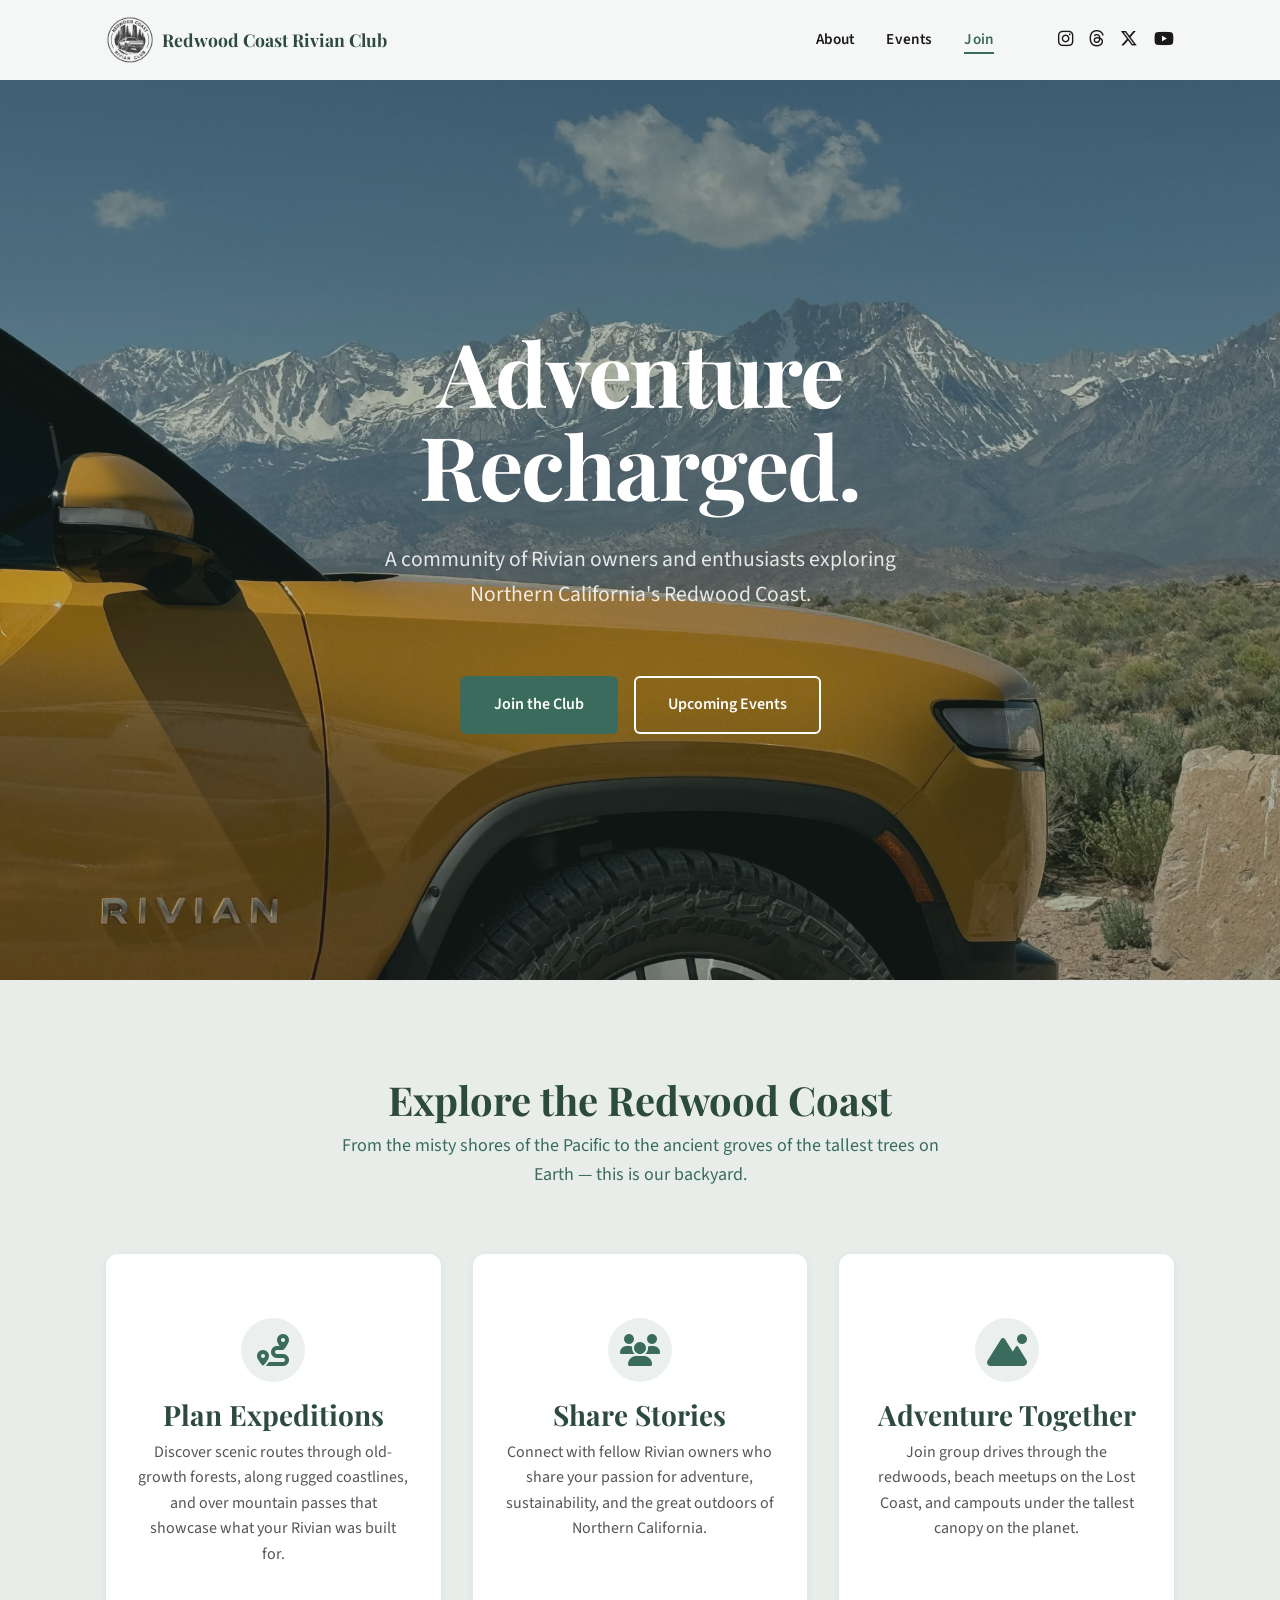
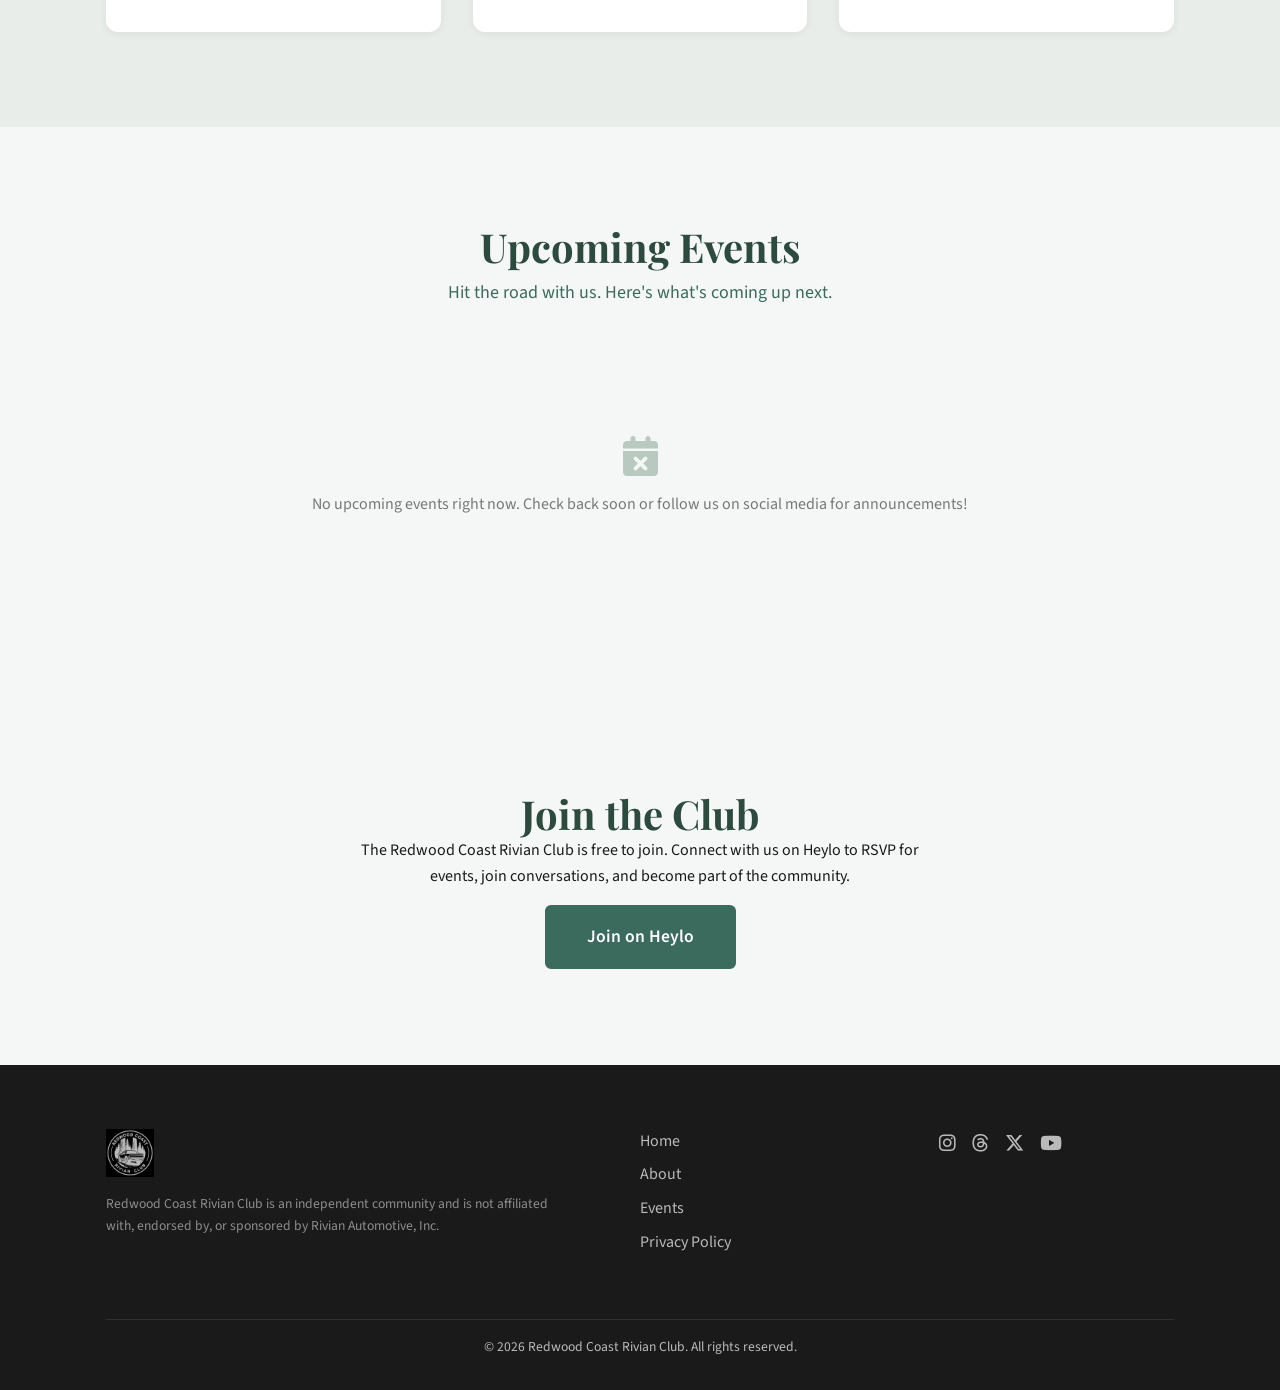
==== commit 8527a7cf: "Update index.html" ====
--- a/index.html
+++ b/index.html
@@ -4,9 +4,9 @@
   <meta charset="UTF-8">
   <meta name="viewport" content="width=device-width, initial-scale=1.0">
   <title>Redwood Coast Rivian Club — Adventure Recharged</title>
-  <meta name="description" content="A passionate community of Rivian owners and enthusiasts exploring Northern California's redwood coast.">
+  <meta name="description" content="A passionate community of Rivian owners and enthusiasts exploring Northern California's Redwood Coast.">
   <meta property="og:title" content="Redwood Coast Rivian Club — Adventure Recharged">
-  <meta property="og:description" content="A passionate community of Rivian owners and enthusiasts exploring Northern California's redwood coast.">
+  <meta property="og:description" content="A passionate community of Rivian owners and enthusiasts exploring Northern California's Redwood Coast.">
   <meta property="og:type" content="website">
   <meta property="og:url" content="https://redwoodcoastrivianclub.com">
   <link rel="preconnect" href="https://fonts.googleapis.com">
@@ -100,7 +100,7 @@
     <div class="hero-overlay"></div>
     <div class="hero-content container">
       <h1 class="hero-title">Adventure<br>Recharged.</h1>
-      <p class="hero-subtitle">A community of Rivian owners and enthusiasts exploring Northern California's redwood coast.</p>
+      <p class="hero-subtitle">A community of Rivian owners and enthusiasts exploring Northern California's Redwood Coast.</p>
       <div class="hero-actions">
         <a href="#join" class="btn btn-primary">Join the Club</a>
         <a href="#events" class="btn btn-outline">Upcoming Events</a>
--- a/css/style.css
+++ b/css/style.css
@@ -28,6 +28,7 @@
   /* Layout */
   --nav-height: 80px;
   --container-max: 1100px;
+  --hero-image-opacity: 0.72;
 
   /* Radius */
   --radius-sm: 6px;
@@ -211,7 +212,7 @@
 .nav {
   position: sticky;
   top: 0;
-  z-index: 1000;
+  z-index: 1500;
   background: rgba(245, 247, 246, 0.85);
   backdrop-filter: blur(12px);
   -webkit-backdrop-filter: blur(12px);
@@ -328,7 +329,7 @@
   border: none;
   cursor: pointer;
   padding: 0;
-  z-index: 1001;
+  z-index: 1501;
 }
 
 .nav-toggle span {
@@ -379,12 +380,14 @@
     opacity: 0;
     visibility: hidden;
     transition: opacity 0.4s ease, visibility 0.4s ease;
-    z-index: 1000;
+    z-index: 2000;
+    pointer-events: none;
   }
 
   .nav-menu.active {
     opacity: 1;
     visibility: visible;
+    pointer-events: auto;
   }
 
   .nav-links {
@@ -463,6 +466,7 @@
   width: 100%;
   height: 100%;
   object-fit: cover;
+  opacity: var(--hero-image-opacity);
   z-index: 1;
 }
 
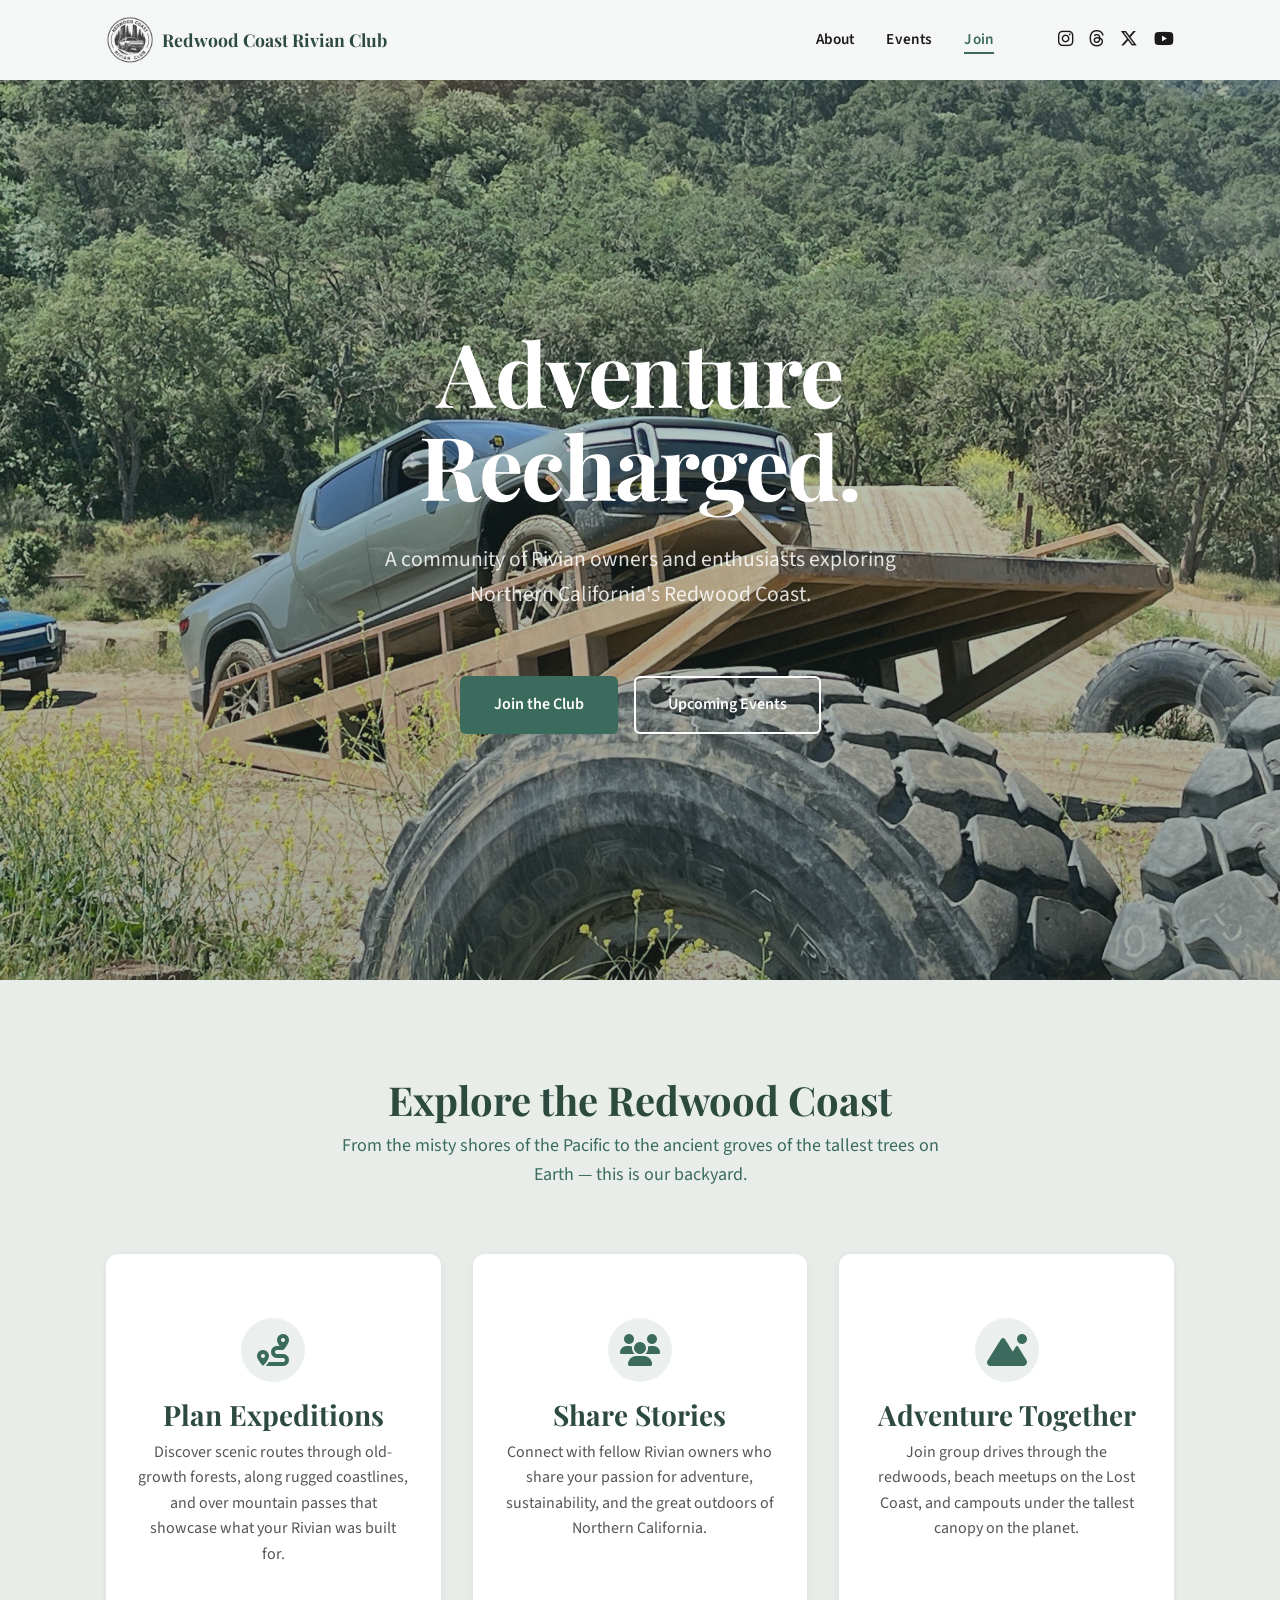
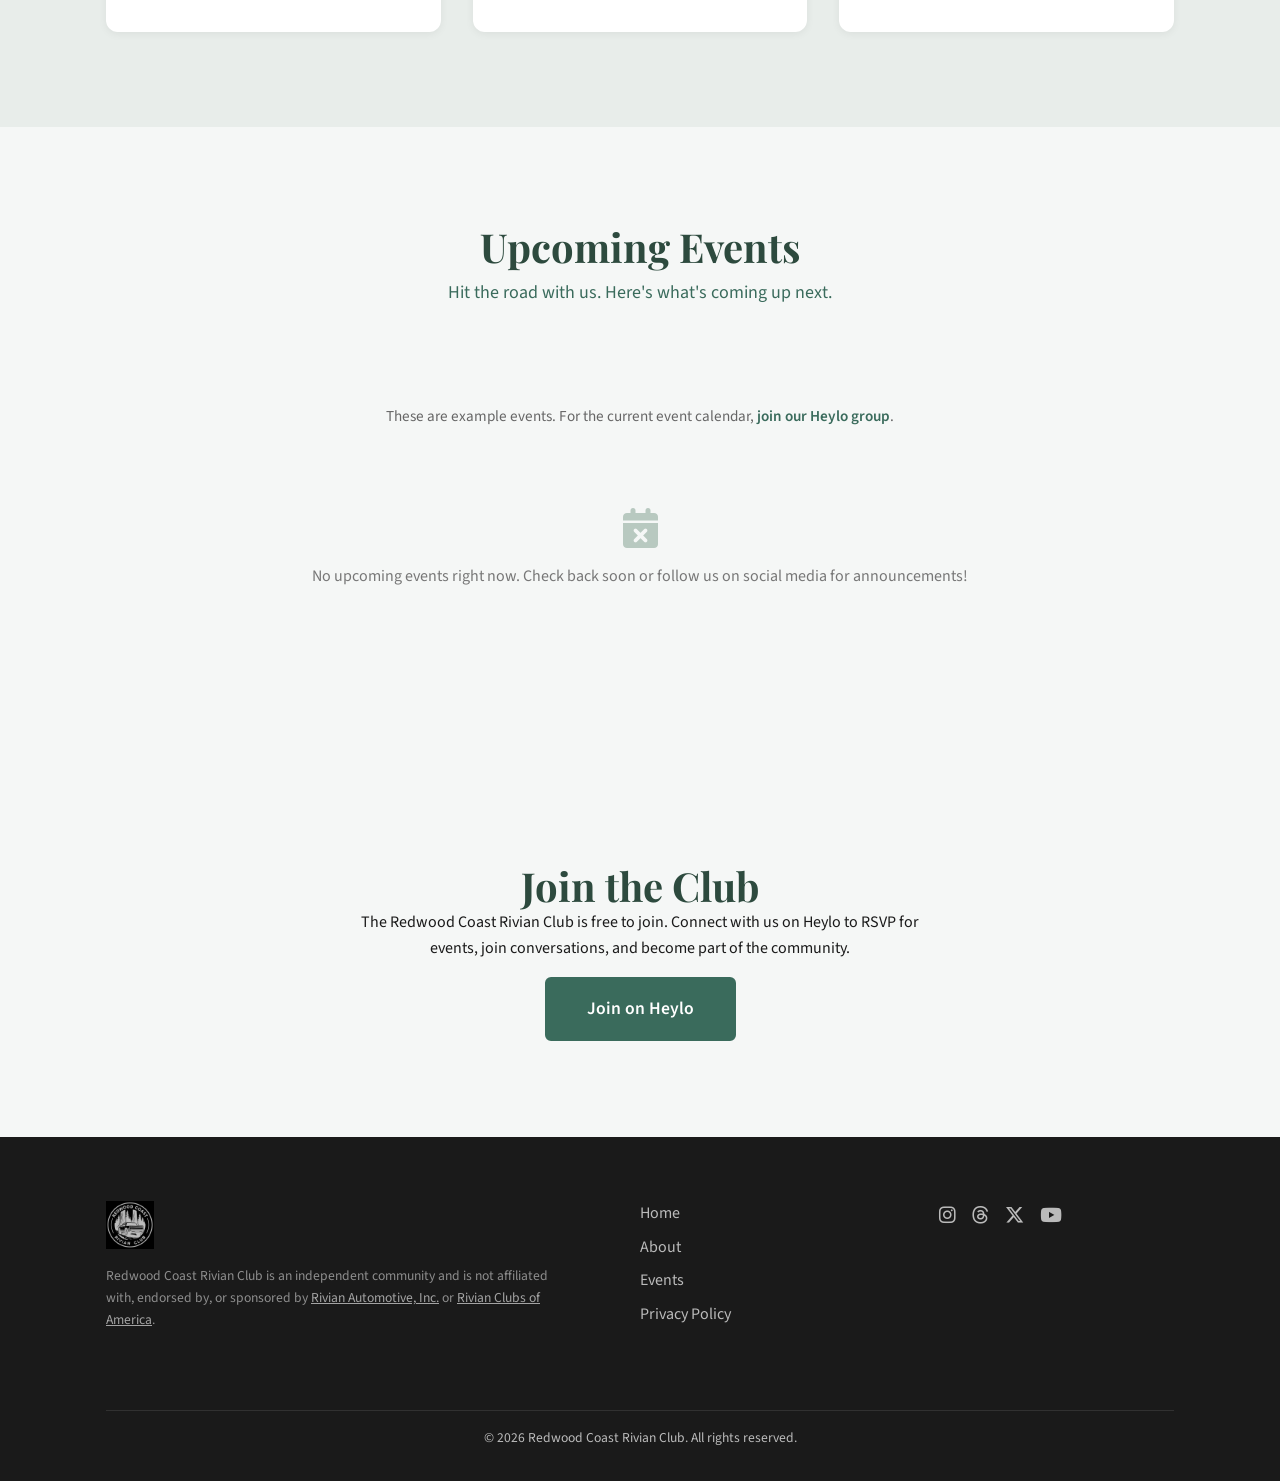
==== commit f3faf2f5: "Minor updates" ====
--- a/index.html
+++ b/index.html
@@ -148,6 +148,8 @@
         <!-- Populated by JavaScript from data/events.json -->
       </div>
 
+      <p class="events-note">These are example events. For the current event calendar, <a href="https://heylo.group/redwoodcoastrivianclub" target="_blank" rel="noopener">join our Heylo group</a>.</p>
+
       <div id="events-empty" class="events-empty" style="display:none;">
         <i class="fa-solid fa-calendar-xmark"></i>
         <p>No upcoming events right now. Check back soon or follow us on social media for announcements!</p>
@@ -172,7 +174,7 @@
       <div class="footer-inner">
         <div class="footer-brand">
           <img src="images/logo-light.png" alt="Redwood Coast Rivian Club" height="36">
-          <p>Redwood Coast Rivian Club is an independent community and is not affiliated with, endorsed by, or sponsored by Rivian Automotive, Inc.</p>
+          <p>Redwood Coast Rivian Club is an independent community and is not affiliated with, endorsed by, or sponsored by <a href="https://rivian.com" target="_blank" rel="noopener">Rivian Automotive, Inc.</a> or <a href="https://rivianclubs.org" target="_blank" rel="noopener">Rivian Clubs of America</a>.</p>
         </div>
 
         <div class="footer-links">
--- a/css/style.css
+++ b/css/style.css
@@ -668,6 +668,23 @@
   transform: translateX(4px);
 }
 
+.events-note {
+  text-align: center;
+  font-size: 0.95rem;
+  color: #666;
+  margin-top: var(--space-md);
+}
+
+.events-note a {
+  color: var(--evergreen);
+  font-weight: 600;
+  text-decoration: none;
+}
+
+.events-note a:hover {
+  text-decoration: underline;
+}
+
 .events-empty {
   text-align: center;
   padding: var(--space-lg);
@@ -741,6 +758,15 @@
   color: rgba(255, 255, 255, 0.5);
 }
 
+.footer-brand p a {
+  color: rgba(255, 255, 255, 0.6);
+  text-decoration: underline;
+}
+
+.footer-brand p a:hover {
+  color: rgba(255, 255, 255, 0.8);
+}
+
 .footer-links {
   display: flex;
   flex-direction: column;
